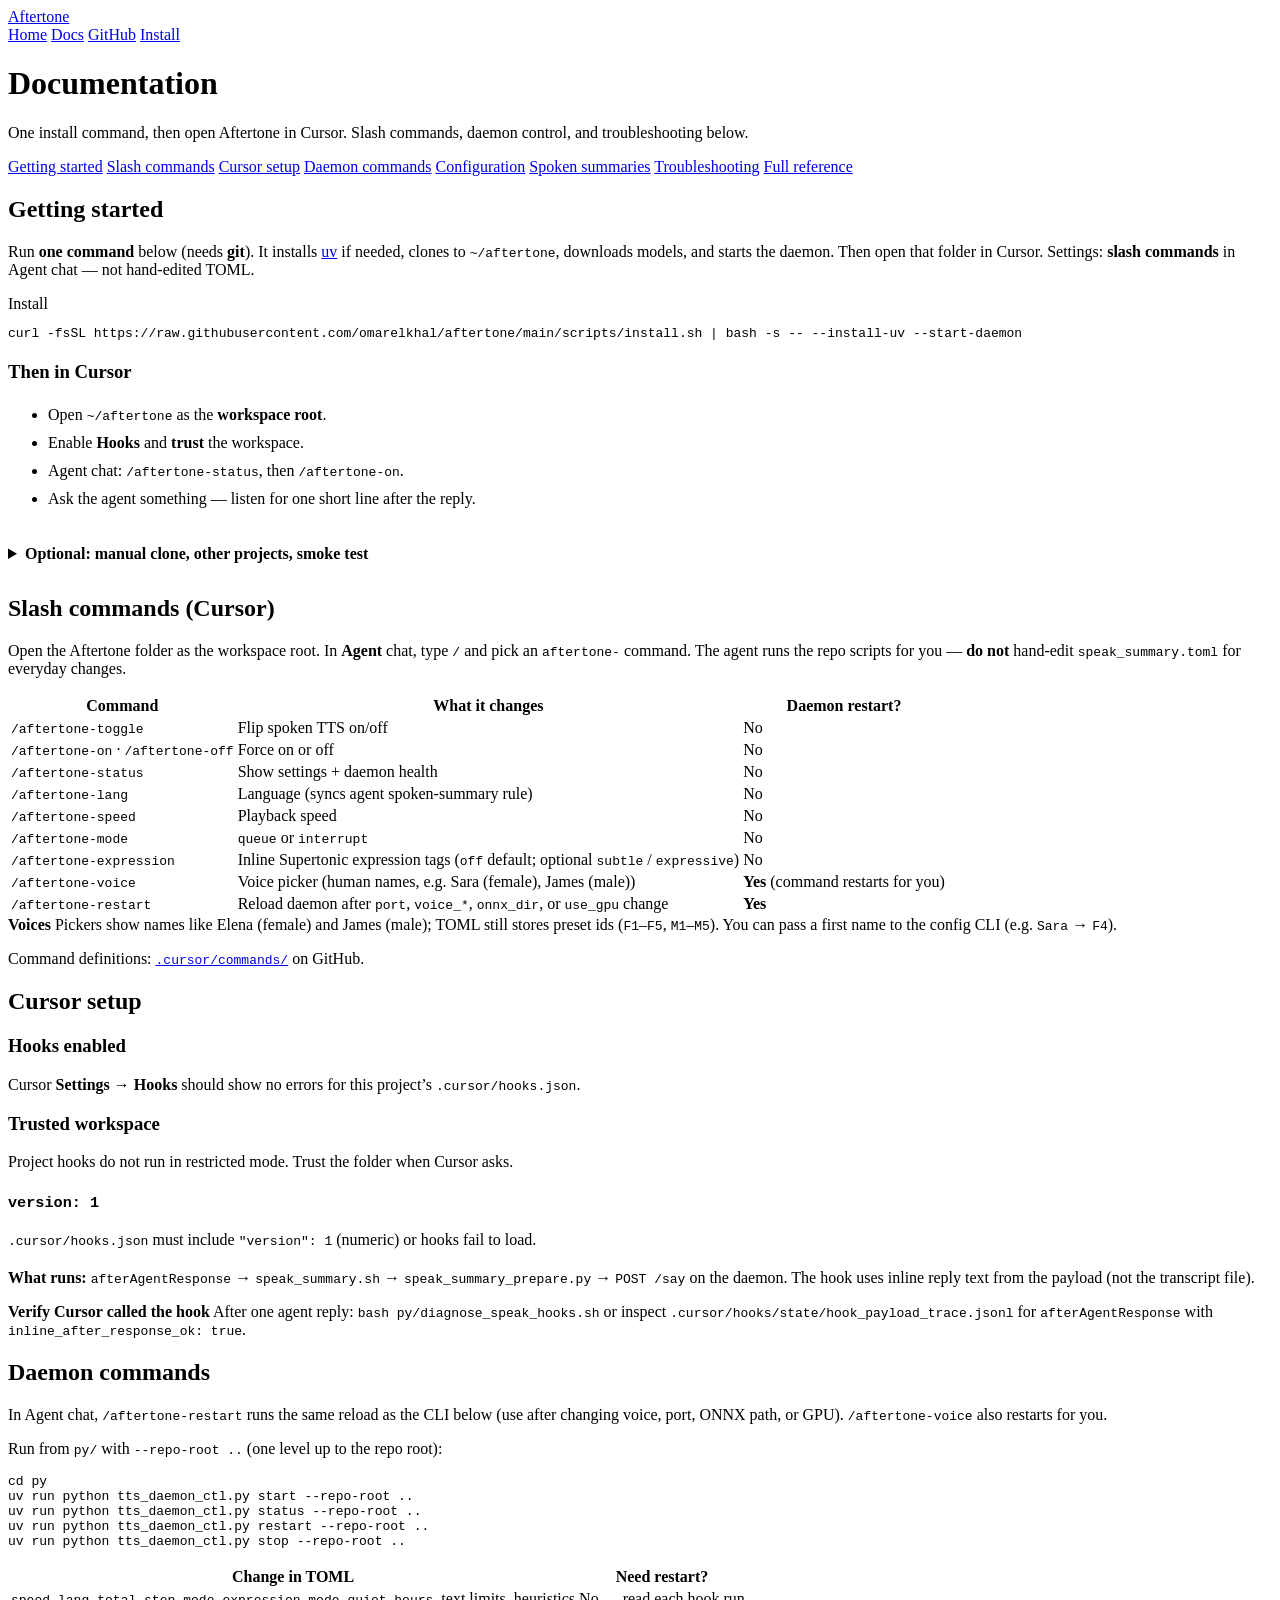
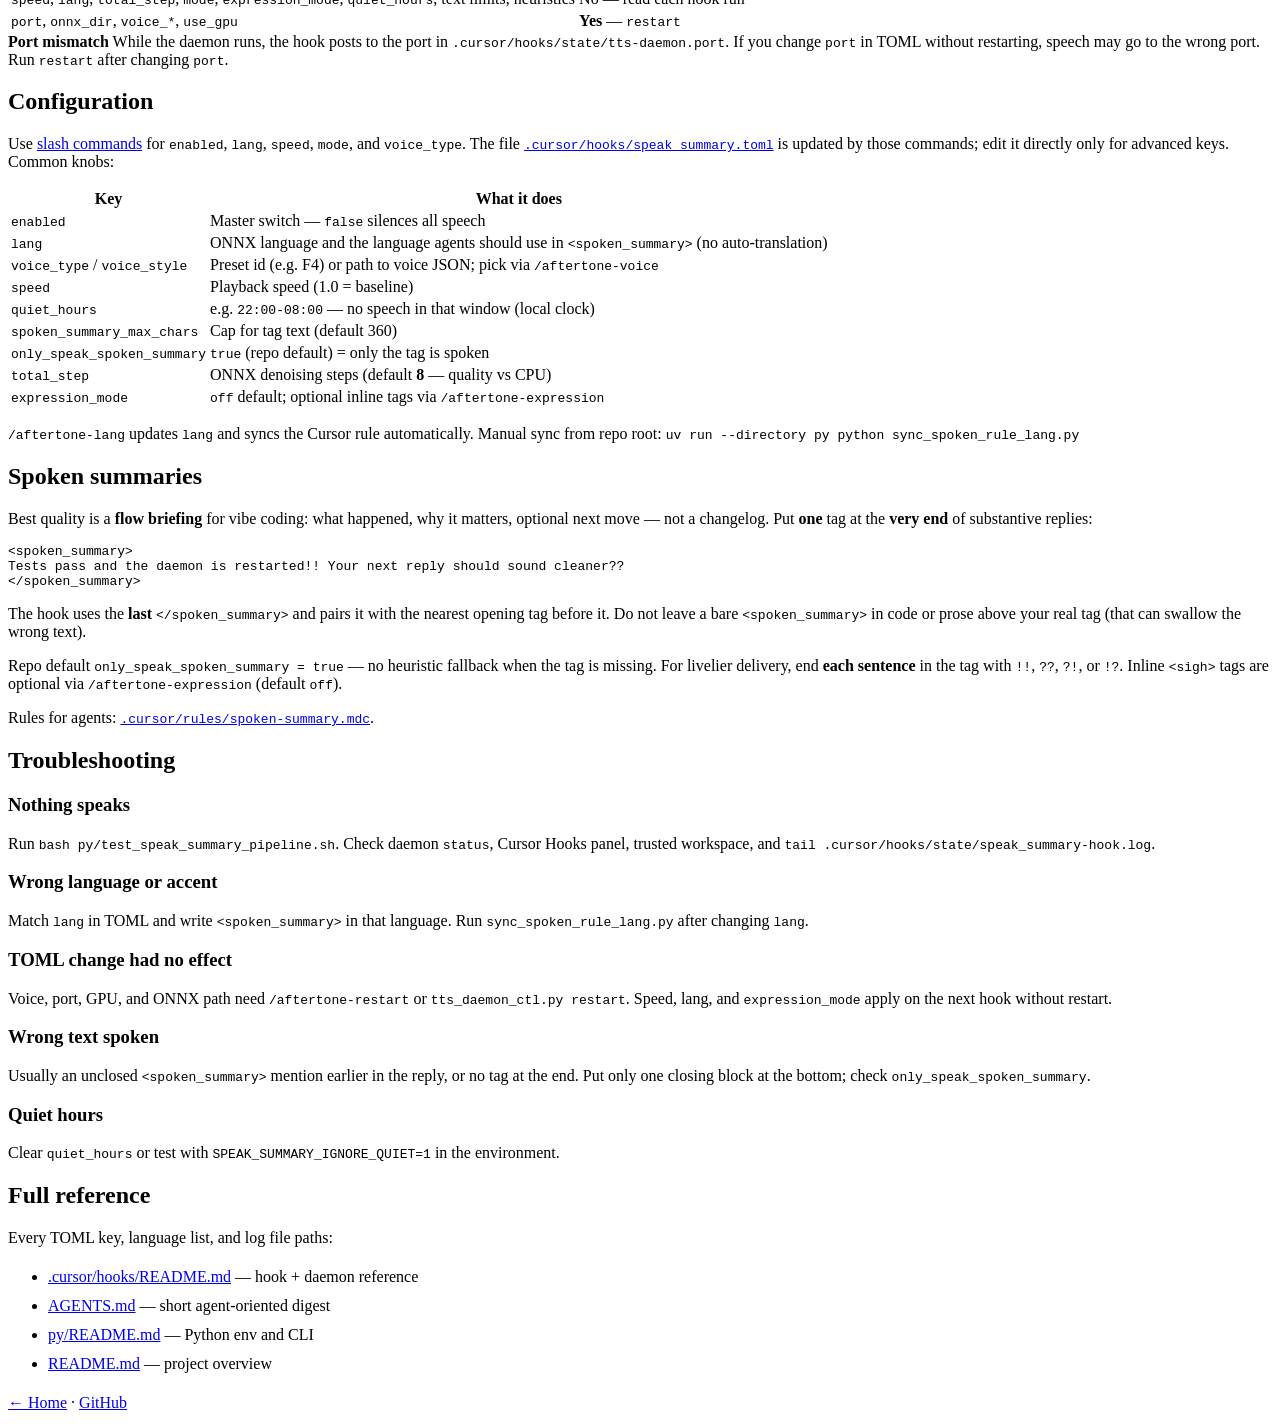
==== docs/docs.html @ 2c66ffde "Document /aftertone-restart, spoken-summary behavior, and slash commands. Update README, hooks READM" ====
<!DOCTYPE html>
<html lang="en">
<head>
  <meta charset="utf-8" />
  <meta name="viewport" content="width=device-width, initial-scale=1" />
  <meta name="description" content="Aftertone documentation: install, Cursor hooks, daemon control, configuration, troubleshooting, and spoken summaries." />
  <link rel="canonical" href="https://omarelkhal.github.io/aftertone/docs.html" />
  <meta name="theme-color" content="#c96f2e" />
  <title>Docs — Aftertone</title>
  <link rel="preconnect" href="https://fonts.googleapis.com" />
  <link rel="preconnect" href="https://fonts.gstatic.com" crossorigin />
  <link href="https://fonts.googleapis.com/css2?family=DM+Sans:ital,opsz,wght@0,9..40,400;0,9..40,500;0,9..40,600;0,9..40,700&family=Fraunces:opsz,wght@9..144,500;9..144,600&display=swap" rel="stylesheet" />
  <link rel="stylesheet" href="styles.css" />
</head>
<body>
  <header class="site-header">
    <div class="wrap nav">
      <a class="brand" href="index.html">
        <span class="brand-mark" aria-hidden="true"></span>
        Aftertone
      </a>
      <nav class="nav-links" aria-label="Primary">
        <a href="index.html">Home</a>
        <a class="is-active" href="docs.html">Docs</a>
        <a href="https://github.com/omarelkhal/aftertone">GitHub</a>
        <a class="nav-cta" href="#getting-started">Install</a>
      </nav>
    </div>
  </header>

  <div class="page-hero">
    <div class="wrap">
      <h1>Documentation</h1>
      <p>One install command, then open Aftertone in Cursor. Slash commands, daemon control, and troubleshooting below.</p>
    </div>
  </div>

  <div class="wrap docs-layout">
    <aside class="docs-sidebar" aria-label="On this page">
      <nav>
        <a href="#getting-started">Getting started</a>
        <a href="#slash-commands">Slash commands</a>
        <a href="#cursor">Cursor setup</a>
        <a href="#daemon">Daemon commands</a>
        <a href="#config">Configuration</a>
        <a href="#spoken-summary">Spoken summaries</a>
        <a href="#troubleshooting">Troubleshooting</a>
        <a href="#reference">Full reference</a>
      </nav>
    </aside>

    <article class="docs-main">
      <h1 id="getting-started">Getting started</h1>
      <p class="docs-intro">
        Run <strong>one command</strong> below (needs <strong>git</strong>). It installs <a href="https://docs.astral.sh/uv/getting-started/installation/">uv</a> if needed, clones to <code>~/aftertone</code>, downloads models, and starts the daemon. Then open that folder in Cursor. Settings: <strong>slash commands</strong> in Agent chat — not hand-edited TOML.
      </p>

      <div class="code-block" style="margin-bottom: 1.25rem;">
        <div class="code-label">Install</div>
        <pre><code>curl -fsSL https://raw.githubusercontent.com/omarelkhal/aftertone/main/scripts/install.sh | bash -s -- --install-uv --start-daemon</code></pre>
      </div>

      <h3>Then in Cursor</h3>
      <ul style="color: var(--muted); line-height: 1.75; margin-bottom: 2rem;">
        <li>Open <code>~/aftertone</code> as the <strong>workspace root</strong>.</li>
        <li>Enable <strong>Hooks</strong> and <strong>trust</strong> the workspace.</li>
        <li>Agent chat: <code>/aftertone-status</code>, then <code>/aftertone-on</code>.</li>
        <li>Ask the agent something — listen for one short line after the reply.</li>
      </ul>

      <details style="margin-bottom: 2rem;">
        <summary style="cursor: pointer; font-weight: 600;">Optional: manual clone, other projects, smoke test</summary>
        <p style="margin-top: 0.75rem; color: var(--muted);">
          Manual: <code>git clone … && bash scripts/bootstrap.sh</code> and
          <code>tts_daemon_ctl.py start</code>.
          Other repo: <code>bash -s -- --into .</code>.
          Verify: <code>bash py/test_speak_summary_pipeline.sh</code>.
          <a href="https://github.com/omarelkhal/aftertone/blob/main/scripts/README.md">scripts/README.md</a>.
        </p>
      </details>


      <h2 id="slash-commands">Slash commands (Cursor)</h2>
      <p>Open the Aftertone folder as the workspace root. In <strong>Agent</strong> chat, type <code>/</code> and pick an <code>aftertone-</code> command. The agent runs the repo scripts for you — <strong>do not</strong> hand-edit <code>speak_summary.toml</code> for everyday changes.</p>

      <div class="table-wrap">
        <table>
          <thead>
            <tr><th>Command</th><th>What it changes</th><th>Daemon restart?</th></tr>
          </thead>
          <tbody>
            <tr><td><code>/aftertone-toggle</code></td><td>Flip spoken TTS on/off</td><td>No</td></tr>
            <tr><td><code>/aftertone-on</code> · <code>/aftertone-off</code></td><td>Force on or off</td><td>No</td></tr>
            <tr><td><code>/aftertone-status</code></td><td>Show settings + daemon health</td><td>No</td></tr>
            <tr><td><code>/aftertone-lang</code></td><td>Language (syncs agent spoken-summary rule)</td><td>No</td></tr>
            <tr><td><code>/aftertone-speed</code></td><td>Playback speed</td><td>No</td></tr>
            <tr><td><code>/aftertone-mode</code></td><td><code>queue</code> or <code>interrupt</code></td><td>No</td></tr>
            <tr><td><code>/aftertone-expression</code></td><td>Inline Supertonic expression tags (<code>off</code> default; optional <code>subtle</code> / <code>expressive</code>)</td><td>No</td></tr>
            <tr><td><code>/aftertone-voice</code></td><td>Voice picker (human names, e.g. Sara (female), James (male))</td><td><strong>Yes</strong> (command restarts for you)</td></tr>
            <tr><td><code>/aftertone-restart</code></td><td>Reload daemon after <code>port</code>, <code>voice_*</code>, <code>onnx_dir</code>, or <code>use_gpu</code> change</td><td><strong>Yes</strong></td></tr>
          </tbody>
        </table>
      </div>

      <div class="callout callout-tip">
        <strong>Voices</strong>
        Pickers show names like Elena (female) and James (male); TOML still stores preset ids (<code>F1</code>–<code>F5</code>, <code>M1</code>–<code>M5</code>). You can pass a first name to the config CLI (e.g. <code>Sara</code> → <code>F4</code>).
      </div>

      <p>Command definitions: <a href="https://github.com/omarelkhal/aftertone/tree/main/.cursor/commands"><code>.cursor/commands/</code></a> on GitHub.</p>

      <h2 id="cursor">Cursor setup</h2>
      <div class="cards" style="margin-bottom: 1.25rem;">
        <div class="card">
          <h3>Hooks enabled</h3>
          <p>Cursor <strong>Settings → Hooks</strong> should show no errors for this project’s <code>.cursor/hooks.json</code>.</p>
        </div>
        <div class="card">
          <h3>Trusted workspace</h3>
          <p>Project hooks do not run in restricted mode. Trust the folder when Cursor asks.</p>
        </div>
        <div class="card">
          <h3><code>version: 1</code></h3>
          <p><code>.cursor/hooks.json</code> must include <code>"version": 1</code> (numeric) or hooks fail to load.</p>
        </div>
      </div>

      <p><strong>What runs:</strong> <code>afterAgentResponse</code> → <code>speak_summary.sh</code> → <code>speak_summary_prepare.py</code> → <code>POST /say</code> on the daemon. The hook uses inline reply text from the payload (not the transcript file).</p>

      <div class="callout callout-tip">
        <strong>Verify Cursor called the hook</strong>
        After one agent reply: <code>bash py/diagnose_speak_hooks.sh</code> or inspect <code>.cursor/hooks/state/hook_payload_trace.jsonl</code> for <code>afterAgentResponse</code> with <code>inline_after_response_ok: true</code>.
      </div>

      <h2 id="daemon">Daemon commands</h2>
      <p>In Agent chat, <code>/aftertone-restart</code> runs the same reload as the CLI below (use after changing voice, port, ONNX path, or GPU). <code>/aftertone-voice</code> also restarts for you.</p>
      <p>Run from <code>py/</code> with <code>--repo-root ..</code> (one level up to the repo root):</p>
      <div class="code-block">
        <pre><code>cd py
uv run python tts_daemon_ctl.py start --repo-root ..
uv run python tts_daemon_ctl.py status --repo-root ..
uv run python tts_daemon_ctl.py restart --repo-root ..
uv run python tts_daemon_ctl.py stop --repo-root ..</code></pre>
      </div>

      <div class="table-wrap" style="margin-top: 1rem;">
        <table>
          <thead>
            <tr><th>Change in TOML</th><th>Need restart?</th></tr>
          </thead>
          <tbody>
            <tr><td><code>speed</code>, <code>lang</code>, <code>total_step</code>, <code>mode</code>, <code>expression_mode</code>, <code>quiet_hours</code>, text limits, heuristics</td><td>No — read each hook run</td></tr>
            <tr><td><code>port</code>, <code>onnx_dir</code>, <code>voice_*</code>, <code>use_gpu</code></td><td><strong>Yes</strong> — <code>restart</code></td></tr>
          </tbody>
        </table>
      </div>

      <div class="callout callout-warn">
        <strong>Port mismatch</strong>
        While the daemon runs, the hook posts to the port in <code>.cursor/hooks/state/tts-daemon.port</code>. If you change <code>port</code> in TOML without restarting, speech may go to the wrong port. Run <code>restart</code> after changing <code>port</code>.
      </div>

      <h2 id="config">Configuration</h2>
      <p>Use <a href="#slash-commands">slash commands</a> for <code>enabled</code>, <code>lang</code>, <code>speed</code>, <code>mode</code>, and <code>voice_type</code>. The file <a href="https://github.com/omarelkhal/aftertone/blob/main/.cursor/hooks/speak_summary.toml"><code>.cursor/hooks/speak_summary.toml</code></a> is updated by those commands; edit it directly only for advanced keys. Common knobs:</p>

      <div class="table-wrap">
        <table>
          <thead>
            <tr><th>Key</th><th>What it does</th></tr>
          </thead>
          <tbody>
            <tr><td><code>enabled</code></td><td>Master switch — <code>false</code> silences all speech</td></tr>
            <tr><td><code>lang</code></td><td>ONNX language and the language agents should use in <code>&lt;spoken_summary&gt;</code> (no auto-translation)</td></tr>
            <tr><td><code>voice_type</code> / <code>voice_style</code></td><td>Preset id (e.g. F4) or path to voice JSON; pick via <code>/aftertone-voice</code></td></tr>
            <tr><td><code>speed</code></td><td>Playback speed (1.0 = baseline)</td></tr>
            <tr><td><code>quiet_hours</code></td><td>e.g. <code>22:00-08:00</code> — no speech in that window (local clock)</td></tr>
            <tr><td><code>spoken_summary_max_chars</code></td><td>Cap for tag text (default 360)</td></tr>
            <tr><td><code>only_speak_spoken_summary</code></td><td><code>true</code> (repo default) = only the tag is spoken</td></tr>
            <tr><td><code>total_step</code></td><td>ONNX denoising steps (default <strong>8</strong> — quality vs CPU)</td></tr>
            <tr><td><code>expression_mode</code></td><td><code>off</code> default; optional inline tags via <code>/aftertone-expression</code></td></tr>
          </tbody>
        </table>
      </div>

      <p><code>/aftertone-lang</code> updates <code>lang</code> and syncs the Cursor rule automatically. Manual sync from repo root: <code>uv run --directory py python sync_spoken_rule_lang.py</code></p>

      <h2 id="spoken-summary">Spoken summaries</h2>
      <p>Best quality is a <strong>flow briefing</strong> for vibe coding: what happened, why it matters, optional next move — not a changelog. Put <strong>one</strong> tag at the <strong>very end</strong> of substantive replies:</p>
      <pre><code>&lt;spoken_summary&gt;
Tests pass and the daemon is restarted!! Your next reply should sound cleaner??
&lt;/spoken_summary&gt;</code></pre>
      <p>The hook uses the <strong>last</strong> <code>&lt;/spoken_summary&gt;</code> and pairs it with the nearest opening tag before it. Do not leave a bare <code>&lt;spoken_summary&gt;</code> in code or prose above your real tag (that can swallow the wrong text).</p>
      <p>Repo default <code>only_speak_spoken_summary = true</code> — no heuristic fallback when the tag is missing. For livelier delivery, end <strong>each sentence</strong> in the tag with <code>!!</code>, <code>??</code>, <code>?!</code>, or <code>!?</code>. Inline <code>&lt;sigh&gt;</code> tags are optional via <code>/aftertone-expression</code> (default <code>off</code>).</p>
      <p>Rules for agents: <a href="https://github.com/omarelkhal/aftertone/blob/main/.cursor/rules/spoken-summary.mdc"><code>.cursor/rules/spoken-summary.mdc</code></a>.</p>

      <h2 id="troubleshooting">Troubleshooting</h2>
      <div class="cards">
        <article class="card">
          <h3>Nothing speaks</h3>
          <p>Run <code>bash py/test_speak_summary_pipeline.sh</code>. Check daemon <code>status</code>, Cursor Hooks panel, trusted workspace, and <code>tail .cursor/hooks/state/speak_summary-hook.log</code>.</p>
        </article>
        <article class="card">
          <h3>Wrong language or accent</h3>
          <p>Match <code>lang</code> in TOML and write <code>&lt;spoken_summary&gt;</code> in that language. Run <code>sync_spoken_rule_lang.py</code> after changing <code>lang</code>.</p>
        </article>
        <article class="card">
          <h3>TOML change had no effect</h3>
          <p>Voice, port, GPU, and ONNX path need <code>/aftertone-restart</code> or <code>tts_daemon_ctl.py restart</code>. Speed, lang, and <code>expression_mode</code> apply on the next hook without restart.</p>
        </article>
        <article class="card">
          <h3>Wrong text spoken</h3>
          <p>Usually an unclosed <code>&lt;spoken_summary&gt;</code> mention earlier in the reply, or no tag at the end. Put only one closing block at the bottom; check <code>only_speak_spoken_summary</code>.</p>
        </article>
        <article class="card">
          <h3>Quiet hours</h3>
          <p>Clear <code>quiet_hours</code> or test with <code>SPEAK_SUMMARY_IGNORE_QUIET=1</code> in the environment.</p>
        </article>
      </div>

      <h2 id="reference">Full reference</h2>
      <p>Every TOML key, language list, and log file paths:</p>
      <ul style="color: var(--muted); line-height: 1.8;">
        <li><a href="https://github.com/omarelkhal/aftertone/blob/main/.cursor/hooks/README.md">.cursor/hooks/README.md</a> — hook + daemon reference</li>
        <li><a href="https://github.com/omarelkhal/aftertone/blob/main/AGENTS.md">AGENTS.md</a> — short agent-oriented digest</li>
        <li><a href="https://github.com/omarelkhal/aftertone/blob/main/py/README.md">py/README.md</a> — Python env and CLI</li>
        <li><a href="https://github.com/omarelkhal/aftertone/blob/main/README.md">README.md</a> — project overview</li>
      </ul>
    </article>
  </div>

  <footer class="site-footer">
    <div class="wrap">
      <p><a href="index.html">← Home</a> · <a href="https://github.com/omarelkhal/aftertone">GitHub</a></p>
    </div>
  </footer>
</body>
</html>
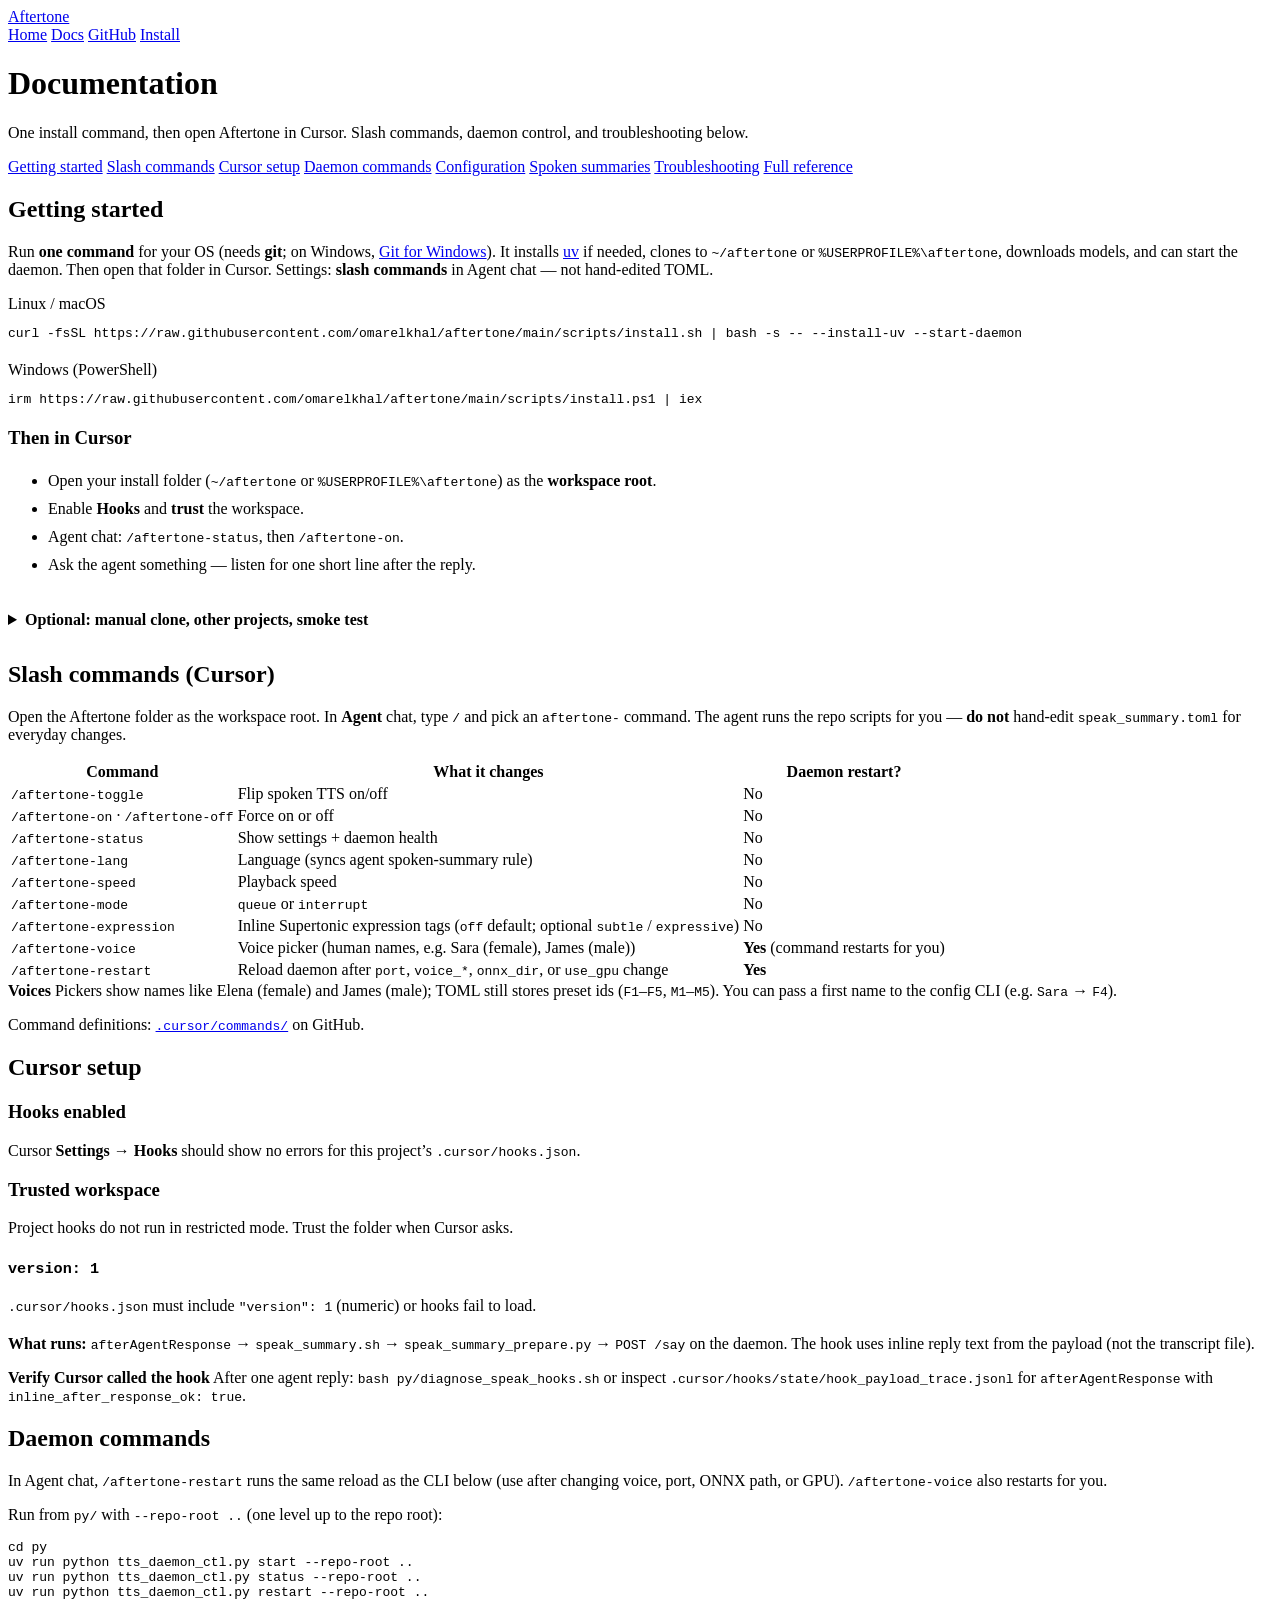
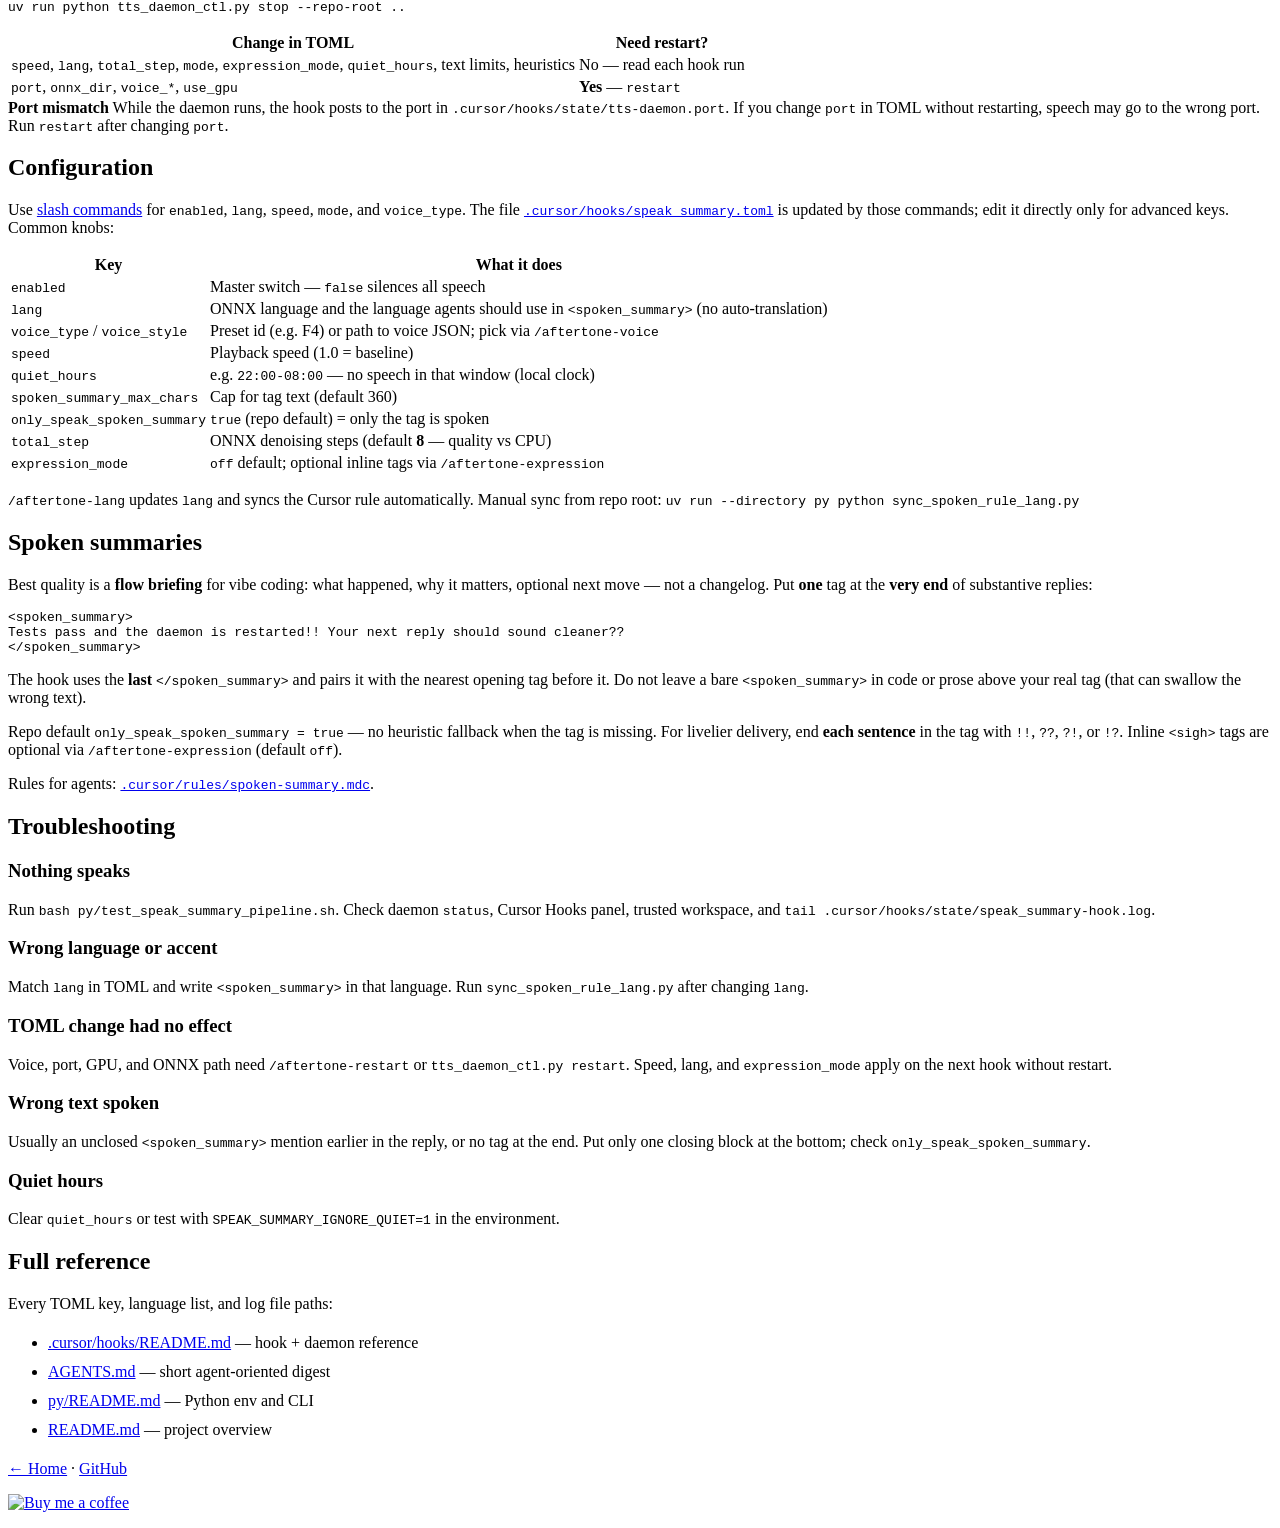
==== commit 8832a80b: "Add Windows install path with PowerShell one-liner and Cursor hooks. Ship install.ps1 and bootstrap." ====
--- a/docs/docs.html
+++ b/docs/docs.html
@@ -52,17 +52,22 @@
     <article class="docs-main">
       <h1 id="getting-started">Getting started</h1>
       <p class="docs-intro">
-        Run <strong>one command</strong> below (needs <strong>git</strong>). It installs <a href="https://docs.astral.sh/uv/getting-started/installation/">uv</a> if needed, clones to <code>~/aftertone</code>, downloads models, and starts the daemon. Then open that folder in Cursor. Settings: <strong>slash commands</strong> in Agent chat — not hand-edited TOML.
+        Run <strong>one command</strong> for your OS (needs <strong>git</strong>; on Windows, <a href="https://git-scm.com/download/win">Git for Windows</a>). It installs <a href="https://docs.astral.sh/uv/getting-started/installation/">uv</a> if needed, clones to <code>~/aftertone</code> or <code>%USERPROFILE%\aftertone</code>, downloads models, and can start the daemon. Then open that folder in Cursor. Settings: <strong>slash commands</strong> in Agent chat — not hand-edited TOML.
       </p>
 
       <div class="code-block" style="margin-bottom: 1.25rem;">
-        <div class="code-label">Install</div>
+        <div class="code-label">Linux / macOS</div>
         <pre><code>curl -fsSL https://raw.githubusercontent.com/omarelkhal/aftertone/main/scripts/install.sh | bash -s -- --install-uv --start-daemon</code></pre>
+      </div>
+
+      <div class="code-block" style="margin-bottom: 1.25rem;">
+        <div class="code-label">Windows (PowerShell)</div>
+        <pre><code>irm https://raw.githubusercontent.com/omarelkhal/aftertone/main/scripts/install.ps1 | iex</code></pre>
       </div>
 
       <h3>Then in Cursor</h3>
       <ul style="color: var(--muted); line-height: 1.75; margin-bottom: 2rem;">
-        <li>Open <code>~/aftertone</code> as the <strong>workspace root</strong>.</li>
+        <li>Open your install folder (<code>~/aftertone</code> or <code>%USERPROFILE%\aftertone</code>) as the <strong>workspace root</strong>.</li>
         <li>Enable <strong>Hooks</strong> and <strong>trust</strong> the workspace.</li>
         <li>Agent chat: <code>/aftertone-status</code>, then <code>/aftertone-on</code>.</li>
         <li>Ask the agent something — listen for one short line after the reply.</li>
@@ -231,6 +236,11 @@
   <footer class="site-footer">
     <div class="wrap">
       <p><a href="index.html">← Home</a> · <a href="https://github.com/omarelkhal/aftertone">GitHub</a></p>
+      <p class="footer-bmc">
+        <a class="bmc-btn" href="https://buymeacoffee.com/elkhalomar" rel="noopener noreferrer" target="_blank">
+          <img src="https://cdn.buymeacoffee.com/buttons/v2/default-yellow.png" alt="Buy me a coffee" width="217" height="60" loading="lazy" />
+        </a>
+      </p>
     </div>
   </footer>
 </body>
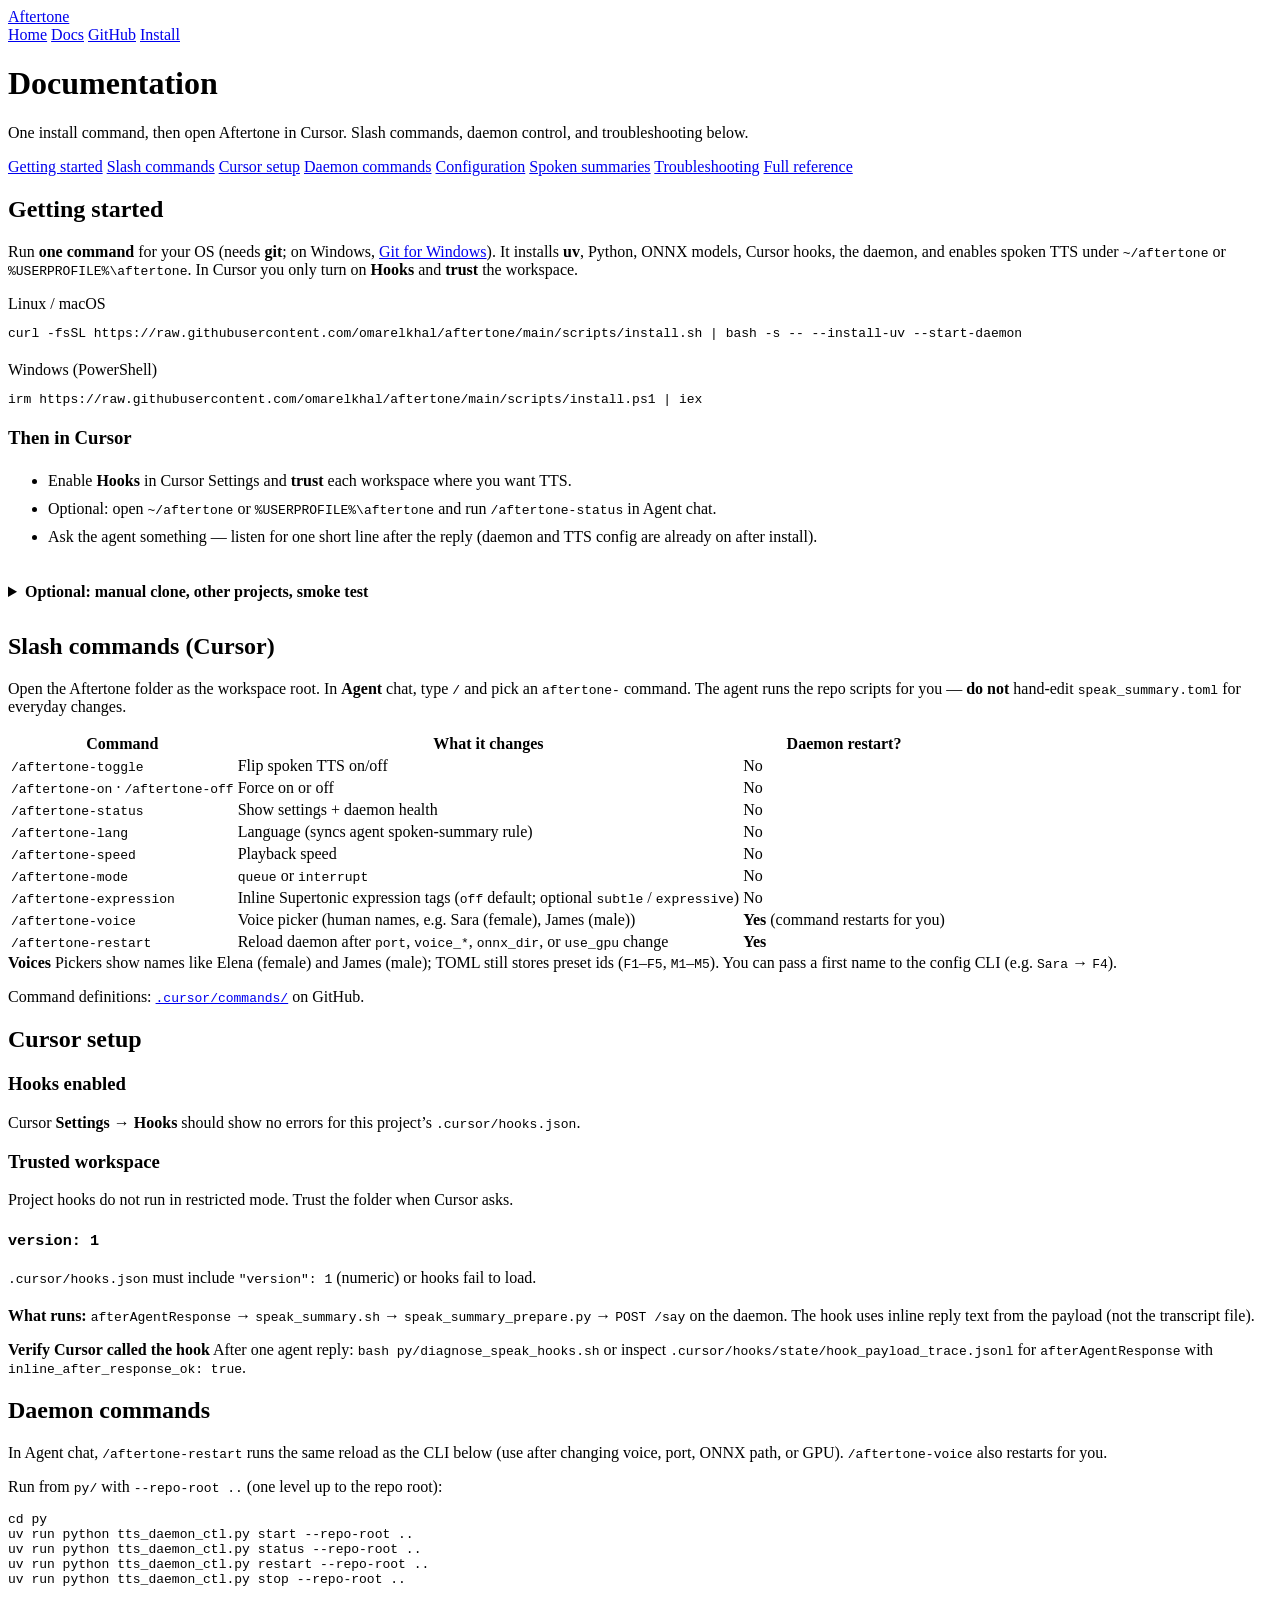
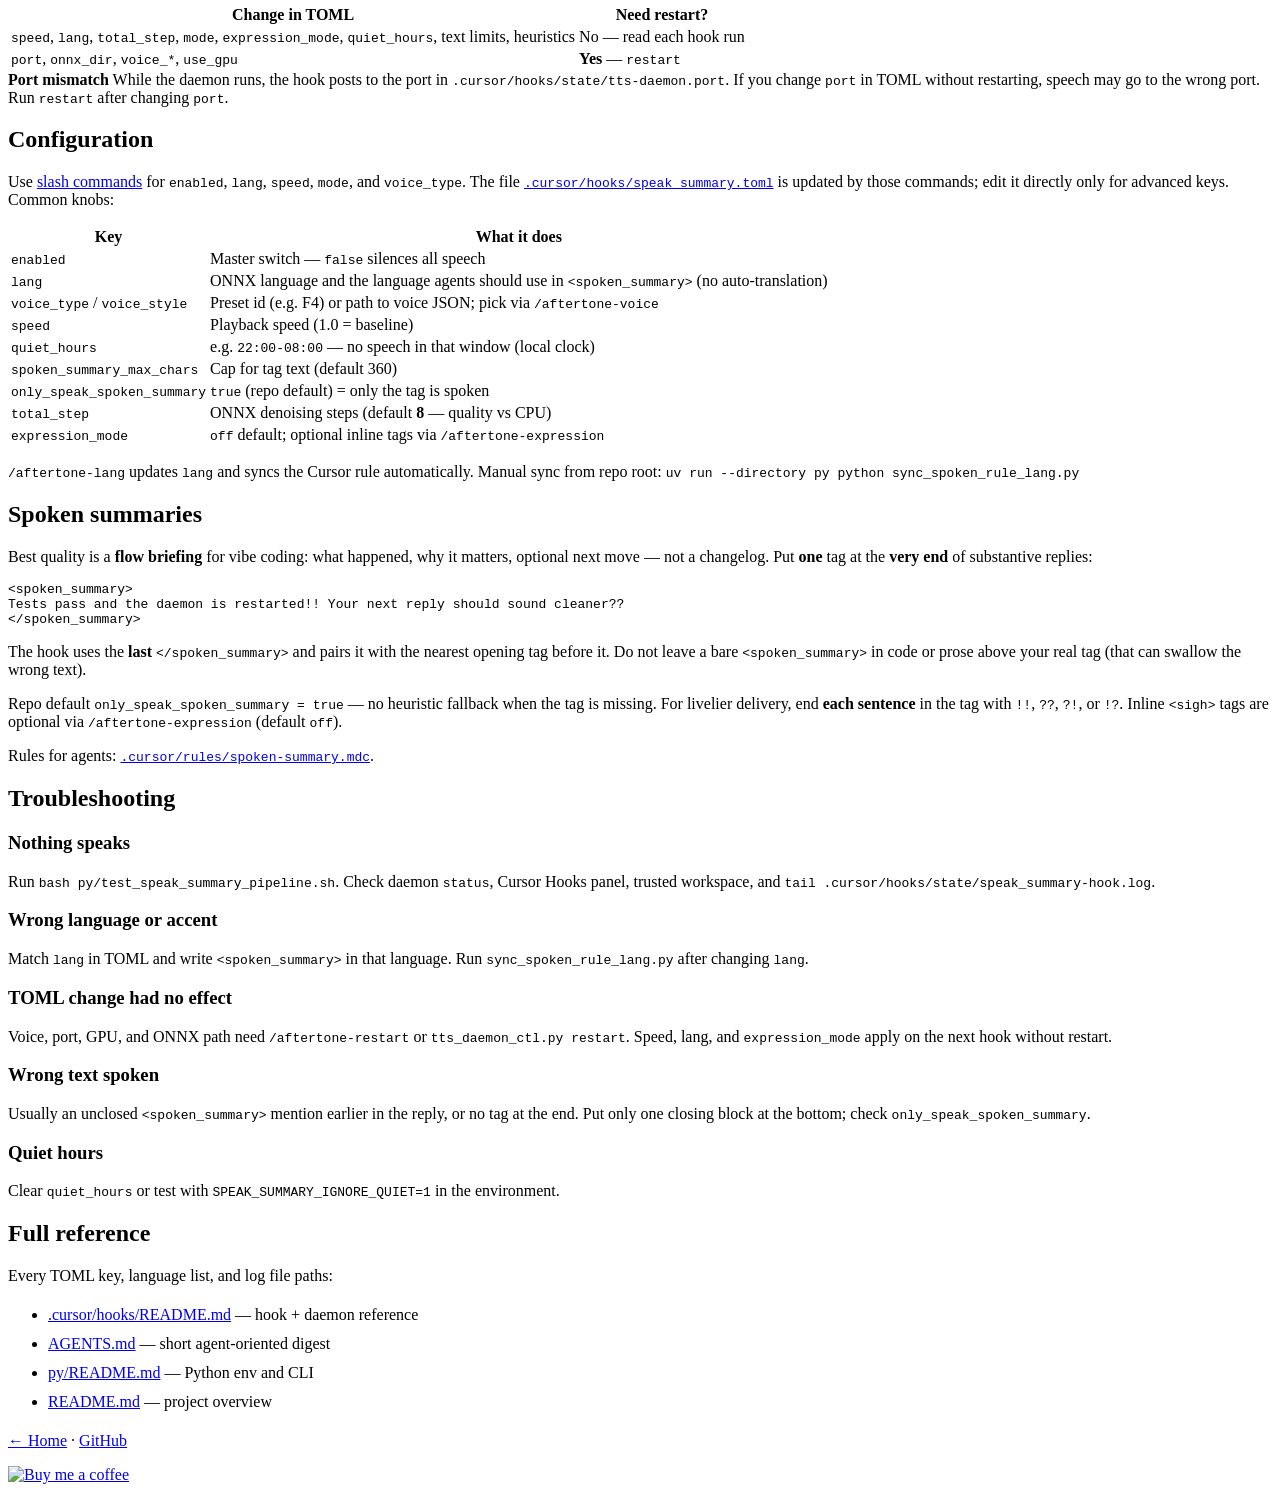
==== commit 9c6e2a6c: "Make Windows one-liner fully self-contained. Default install.ps1 to uv install, daemon start, TTS en" ====
--- a/docs/docs.html
+++ b/docs/docs.html
@@ -52,7 +52,7 @@
     <article class="docs-main">
       <h1 id="getting-started">Getting started</h1>
       <p class="docs-intro">
-        Run <strong>one command</strong> for your OS (needs <strong>git</strong>; on Windows, <a href="https://git-scm.com/download/win">Git for Windows</a>). It installs <a href="https://docs.astral.sh/uv/getting-started/installation/">uv</a> if needed, clones to <code>~/aftertone</code> or <code>%USERPROFILE%\aftertone</code>, downloads models, and can start the daemon. Then open that folder in Cursor. Settings: <strong>slash commands</strong> in Agent chat — not hand-edited TOML.
+        Run <strong>one command</strong> for your OS (needs <strong>git</strong>; on Windows, <a href="https://git-scm.com/download/win">Git for Windows</a>). It installs <strong>uv</strong>, Python, ONNX models, Cursor hooks, the daemon, and enables spoken TTS under <code>~/aftertone</code> or <code>%USERPROFILE%\aftertone</code>. In Cursor you only turn on <strong>Hooks</strong> and <strong>trust</strong> the workspace.
       </p>
 
       <div class="code-block" style="margin-bottom: 1.25rem;">
@@ -67,10 +67,9 @@
 
       <h3>Then in Cursor</h3>
       <ul style="color: var(--muted); line-height: 1.75; margin-bottom: 2rem;">
-        <li>Open your install folder (<code>~/aftertone</code> or <code>%USERPROFILE%\aftertone</code>) as the <strong>workspace root</strong>.</li>
-        <li>Enable <strong>Hooks</strong> and <strong>trust</strong> the workspace.</li>
-        <li>Agent chat: <code>/aftertone-status</code>, then <code>/aftertone-on</code>.</li>
-        <li>Ask the agent something — listen for one short line after the reply.</li>
+        <li>Enable <strong>Hooks</strong> in Cursor Settings and <strong>trust</strong> each workspace where you want TTS.</li>
+        <li>Optional: open <code>~/aftertone</code> or <code>%USERPROFILE%\aftertone</code> and run <code>/aftertone-status</code> in Agent chat.</li>
+        <li>Ask the agent something — listen for one short line after the reply (daemon and TTS config are already on after install).</li>
       </ul>
 
       <details style="margin-bottom: 2rem;">
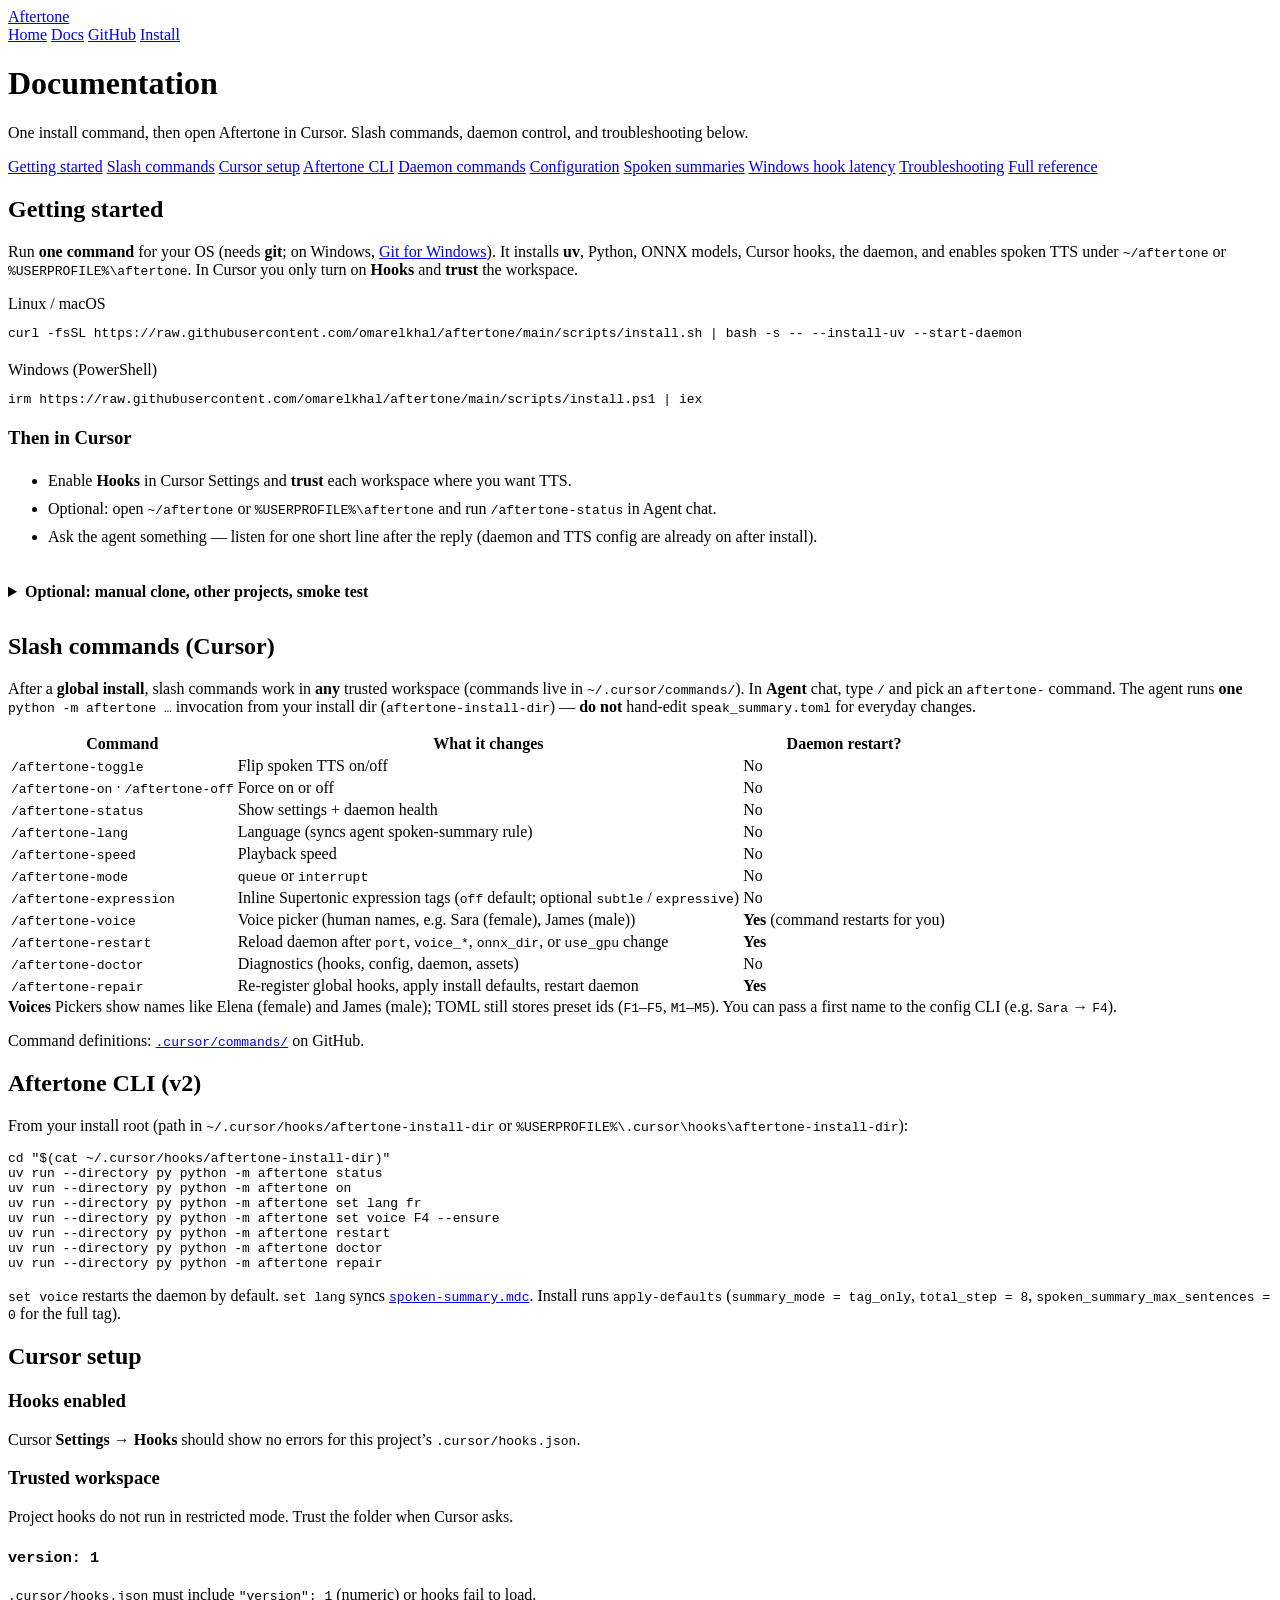
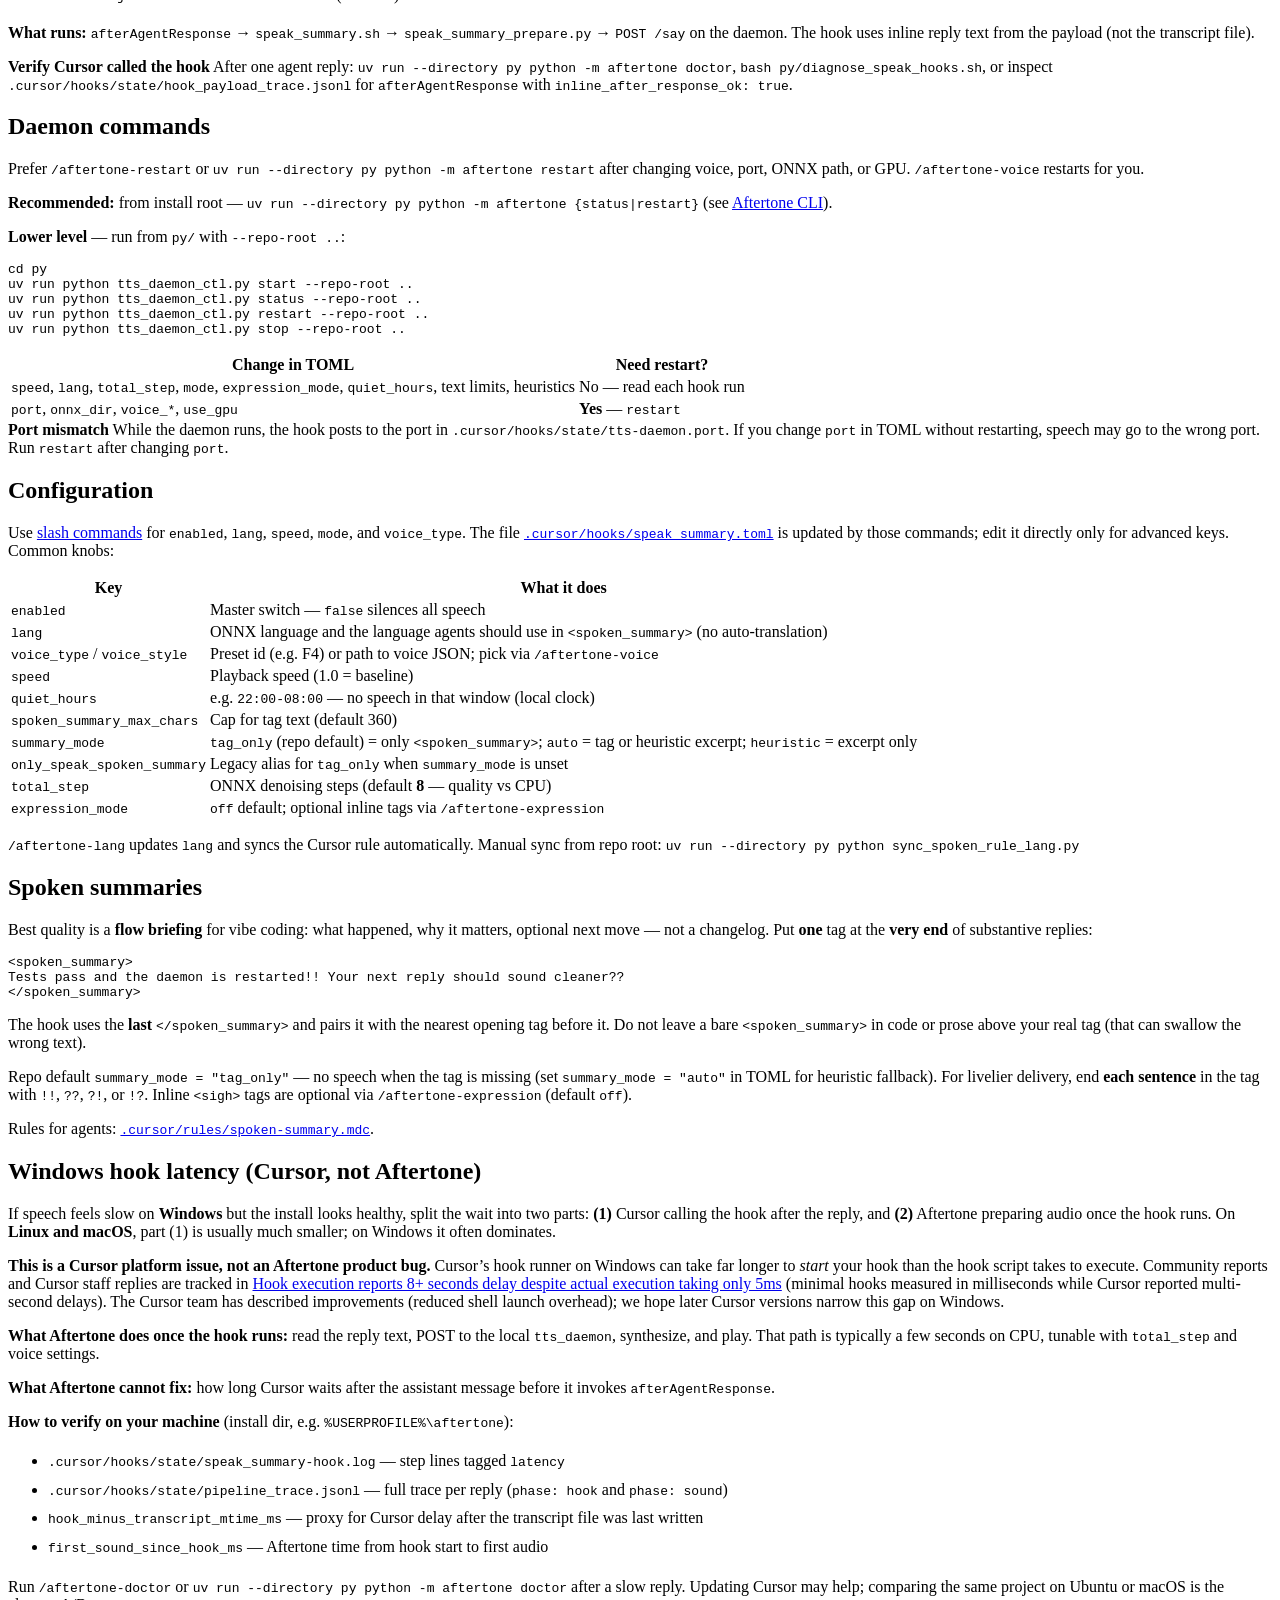
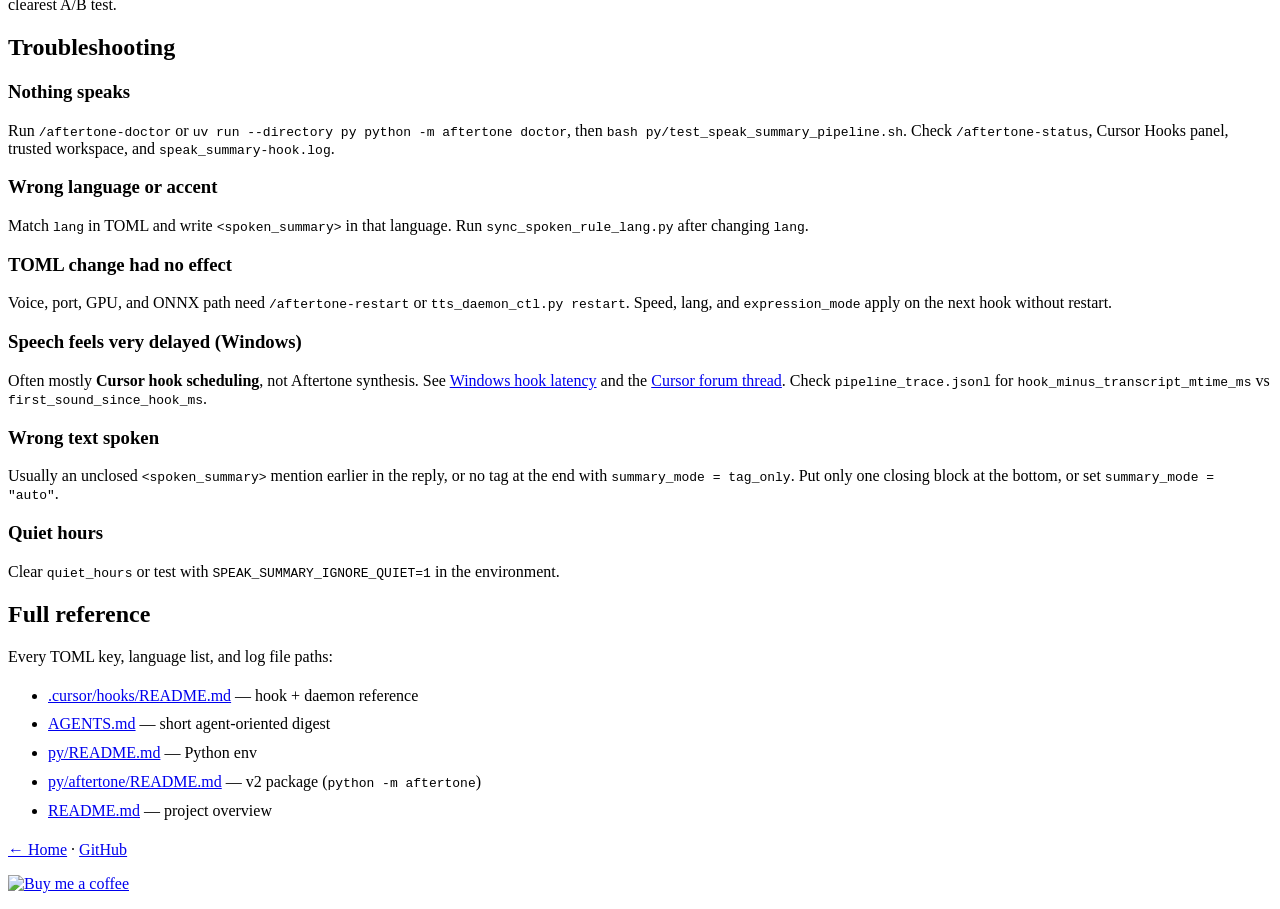
==== commit a48c2e9f: "Speak full spoken_summary by default; add latency tracing and Windows hook fixes. Fresh installs set" ====
--- a/docs/docs.html
+++ b/docs/docs.html
@@ -41,9 +41,11 @@
         <a href="#getting-started">Getting started</a>
         <a href="#slash-commands">Slash commands</a>
         <a href="#cursor">Cursor setup</a>
+        <a href="#cli">Aftertone CLI</a>
         <a href="#daemon">Daemon commands</a>
         <a href="#config">Configuration</a>
         <a href="#spoken-summary">Spoken summaries</a>
+        <a href="#windows-hook-latency">Windows hook latency</a>
         <a href="#troubleshooting">Troubleshooting</a>
         <a href="#reference">Full reference</a>
       </nav>
@@ -76,7 +78,7 @@
         <summary style="cursor: pointer; font-weight: 600;">Optional: manual clone, other projects, smoke test</summary>
         <p style="margin-top: 0.75rem; color: var(--muted);">
           Manual: <code>git clone … && bash scripts/bootstrap.sh</code> and
-          <code>tts_daemon_ctl.py start</code>.
+          <code>uv run --directory py python -m aftertone restart</code>.
           Other repo: <code>bash -s -- --into .</code>.
           Verify: <code>bash py/test_speak_summary_pipeline.sh</code>.
           <a href="https://github.com/omarelkhal/aftertone/blob/main/scripts/README.md">scripts/README.md</a>.
@@ -85,7 +87,7 @@
 
 
       <h2 id="slash-commands">Slash commands (Cursor)</h2>
-      <p>Open the Aftertone folder as the workspace root. In <strong>Agent</strong> chat, type <code>/</code> and pick an <code>aftertone-</code> command. The agent runs the repo scripts for you — <strong>do not</strong> hand-edit <code>speak_summary.toml</code> for everyday changes.</p>
+      <p>After a <strong>global install</strong>, slash commands work in <strong>any</strong> trusted workspace (commands live in <code>~/.cursor/commands/</code>). In <strong>Agent</strong> chat, type <code>/</code> and pick an <code>aftertone-</code> command. The agent runs <strong>one</strong> <code>python -m aftertone …</code> invocation from your install dir (<code>aftertone-install-dir</code>) — <strong>do not</strong> hand-edit <code>speak_summary.toml</code> for everyday changes.</p>
 
       <div class="table-wrap">
         <table>
@@ -102,6 +104,8 @@
             <tr><td><code>/aftertone-expression</code></td><td>Inline Supertonic expression tags (<code>off</code> default; optional <code>subtle</code> / <code>expressive</code>)</td><td>No</td></tr>
             <tr><td><code>/aftertone-voice</code></td><td>Voice picker (human names, e.g. Sara (female), James (male))</td><td><strong>Yes</strong> (command restarts for you)</td></tr>
             <tr><td><code>/aftertone-restart</code></td><td>Reload daemon after <code>port</code>, <code>voice_*</code>, <code>onnx_dir</code>, or <code>use_gpu</code> change</td><td><strong>Yes</strong></td></tr>
+            <tr><td><code>/aftertone-doctor</code></td><td>Diagnostics (hooks, config, daemon, assets)</td><td>No</td></tr>
+            <tr><td><code>/aftertone-repair</code></td><td>Re-register global hooks, apply install defaults, restart daemon</td><td><strong>Yes</strong></td></tr>
           </tbody>
         </table>
       </div>
@@ -112,6 +116,20 @@
       </div>
 
       <p>Command definitions: <a href="https://github.com/omarelkhal/aftertone/tree/main/.cursor/commands"><code>.cursor/commands/</code></a> on GitHub.</p>
+
+      <h2 id="cli">Aftertone CLI (v2)</h2>
+      <p>From your install root (path in <code>~/.cursor/hooks/aftertone-install-dir</code> or <code>%USERPROFILE%\.cursor\hooks\aftertone-install-dir</code>):</p>
+      <div class="code-block">
+        <pre><code>cd "$(cat ~/.cursor/hooks/aftertone-install-dir)"
+uv run --directory py python -m aftertone status
+uv run --directory py python -m aftertone on
+uv run --directory py python -m aftertone set lang fr
+uv run --directory py python -m aftertone set voice F4 --ensure
+uv run --directory py python -m aftertone restart
+uv run --directory py python -m aftertone doctor
+uv run --directory py python -m aftertone repair</code></pre>
+      </div>
+      <p><code>set voice</code> restarts the daemon by default. <code>set lang</code> syncs <a href="https://github.com/omarelkhal/aftertone/blob/main/.cursor/rules/spoken-summary.mdc"><code>spoken-summary.mdc</code></a>. Install runs <code>apply-defaults</code> (<code>summary_mode = tag_only</code>, <code>total_step = 8</code>, <code>spoken_summary_max_sentences = 0</code> for the full tag).</p>
 
       <h2 id="cursor">Cursor setup</h2>
       <div class="cards" style="margin-bottom: 1.25rem;">
@@ -133,12 +151,13 @@
 
       <div class="callout callout-tip">
         <strong>Verify Cursor called the hook</strong>
-        After one agent reply: <code>bash py/diagnose_speak_hooks.sh</code> or inspect <code>.cursor/hooks/state/hook_payload_trace.jsonl</code> for <code>afterAgentResponse</code> with <code>inline_after_response_ok: true</code>.
+        After one agent reply: <code>uv run --directory py python -m aftertone doctor</code>, <code>bash py/diagnose_speak_hooks.sh</code>, or inspect <code>.cursor/hooks/state/hook_payload_trace.jsonl</code> for <code>afterAgentResponse</code> with <code>inline_after_response_ok: true</code>.
       </div>
 
       <h2 id="daemon">Daemon commands</h2>
-      <p>In Agent chat, <code>/aftertone-restart</code> runs the same reload as the CLI below (use after changing voice, port, ONNX path, or GPU). <code>/aftertone-voice</code> also restarts for you.</p>
-      <p>Run from <code>py/</code> with <code>--repo-root ..</code> (one level up to the repo root):</p>
+      <p>Prefer <code>/aftertone-restart</code> or <code>uv run --directory py python -m aftertone restart</code> after changing voice, port, ONNX path, or GPU. <code>/aftertone-voice</code> restarts for you.</p>
+      <p><strong>Recommended:</strong> from install root — <code>uv run --directory py python -m aftertone {status|restart}</code> (see <a href="#cli">Aftertone CLI</a>).</p>
+      <p><strong>Lower level</strong> — run from <code>py/</code> with <code>--repo-root ..</code>:</p>
       <div class="code-block">
         <pre><code>cd py
 uv run python tts_daemon_ctl.py start --repo-root ..
@@ -179,7 +198,8 @@
             <tr><td><code>speed</code></td><td>Playback speed (1.0 = baseline)</td></tr>
             <tr><td><code>quiet_hours</code></td><td>e.g. <code>22:00-08:00</code> — no speech in that window (local clock)</td></tr>
             <tr><td><code>spoken_summary_max_chars</code></td><td>Cap for tag text (default 360)</td></tr>
-            <tr><td><code>only_speak_spoken_summary</code></td><td><code>true</code> (repo default) = only the tag is spoken</td></tr>
+            <tr><td><code>summary_mode</code></td><td><code>tag_only</code> (repo default) = only <code>&lt;spoken_summary&gt;</code>; <code>auto</code> = tag or heuristic excerpt; <code>heuristic</code> = excerpt only</td></tr>
+            <tr><td><code>only_speak_spoken_summary</code></td><td>Legacy alias for <code>tag_only</code> when <code>summary_mode</code> is unset</td></tr>
             <tr><td><code>total_step</code></td><td>ONNX denoising steps (default <strong>8</strong> — quality vs CPU)</td></tr>
             <tr><td><code>expression_mode</code></td><td><code>off</code> default; optional inline tags via <code>/aftertone-expression</code></td></tr>
           </tbody>
@@ -194,14 +214,39 @@
 Tests pass and the daemon is restarted!! Your next reply should sound cleaner??
 &lt;/spoken_summary&gt;</code></pre>
       <p>The hook uses the <strong>last</strong> <code>&lt;/spoken_summary&gt;</code> and pairs it with the nearest opening tag before it. Do not leave a bare <code>&lt;spoken_summary&gt;</code> in code or prose above your real tag (that can swallow the wrong text).</p>
-      <p>Repo default <code>only_speak_spoken_summary = true</code> — no heuristic fallback when the tag is missing. For livelier delivery, end <strong>each sentence</strong> in the tag with <code>!!</code>, <code>??</code>, <code>?!</code>, or <code>!?</code>. Inline <code>&lt;sigh&gt;</code> tags are optional via <code>/aftertone-expression</code> (default <code>off</code>).</p>
+      <p>Repo default <code>summary_mode = "tag_only"</code> — no speech when the tag is missing (set <code>summary_mode = "auto"</code> in TOML for heuristic fallback). For livelier delivery, end <strong>each sentence</strong> in the tag with <code>!!</code>, <code>??</code>, <code>?!</code>, or <code>!?</code>. Inline <code>&lt;sigh&gt;</code> tags are optional via <code>/aftertone-expression</code> (default <code>off</code>).</p>
       <p>Rules for agents: <a href="https://github.com/omarelkhal/aftertone/blob/main/.cursor/rules/spoken-summary.mdc"><code>.cursor/rules/spoken-summary.mdc</code></a>.</p>
+
+      <h2 id="windows-hook-latency">Windows hook latency (Cursor, not Aftertone)</h2>
+      <p>
+        If speech feels slow on <strong>Windows</strong> but the install looks healthy, split the wait into two parts:
+        <strong>(1)</strong> Cursor calling the hook after the reply, and <strong>(2)</strong> Aftertone preparing audio once the hook runs.
+        On <strong>Linux and macOS</strong>, part (1) is usually much smaller; on Windows it often dominates.
+      </p>
+      <div class="callout callout-warn">
+        <strong>This is a Cursor platform issue, not an Aftertone product bug.</strong>
+        Cursor’s hook runner on Windows can take far longer to <em>start</em> your hook than the hook script takes to execute.
+        Community reports and Cursor staff replies are tracked in
+        <a href="https://forum.cursor.com/t/hook-execution-reports-8-seconds-delay-despite-actual-execution-taking-only-5ms/147584" rel="noopener noreferrer">Hook execution reports 8+ seconds delay despite actual execution taking only 5ms</a>
+        (minimal hooks measured in milliseconds while Cursor reported multi-second delays).
+        The Cursor team has described improvements (reduced shell launch overhead); we hope later Cursor versions narrow this gap on Windows.
+      </div>
+      <p><strong>What Aftertone does once the hook runs:</strong> read the reply text, POST to the local <code>tts_daemon</code>, synthesize, and play. That path is typically a few seconds on CPU, tunable with <code>total_step</code> and voice settings.</p>
+      <p><strong>What Aftertone cannot fix:</strong> how long Cursor waits after the assistant message before it invokes <code>afterAgentResponse</code>.</p>
+      <p><strong>How to verify on your machine</strong> (install dir, e.g. <code>%USERPROFILE%\aftertone</code>):</p>
+      <ul style="color: var(--muted); line-height: 1.8;">
+        <li><code>.cursor/hooks/state/speak_summary-hook.log</code> — step lines tagged <code>latency</code></li>
+        <li><code>.cursor/hooks/state/pipeline_trace.jsonl</code> — full trace per reply (<code>phase: hook</code> and <code>phase: sound</code>)</li>
+        <li><code>hook_minus_transcript_mtime_ms</code> — proxy for Cursor delay after the transcript file was last written</li>
+        <li><code>first_sound_since_hook_ms</code> — Aftertone time from hook start to first audio</li>
+      </ul>
+      <p>Run <code>/aftertone-doctor</code> or <code>uv run --directory py python -m aftertone doctor</code> after a slow reply. Updating Cursor may help; comparing the same project on Ubuntu or macOS is the clearest A/B test.</p>
 
       <h2 id="troubleshooting">Troubleshooting</h2>
       <div class="cards">
         <article class="card">
           <h3>Nothing speaks</h3>
-          <p>Run <code>bash py/test_speak_summary_pipeline.sh</code>. Check daemon <code>status</code>, Cursor Hooks panel, trusted workspace, and <code>tail .cursor/hooks/state/speak_summary-hook.log</code>.</p>
+          <p>Run <code>/aftertone-doctor</code> or <code>uv run --directory py python -m aftertone doctor</code>, then <code>bash py/test_speak_summary_pipeline.sh</code>. Check <code>/aftertone-status</code>, Cursor Hooks panel, trusted workspace, and <code>speak_summary-hook.log</code>.</p>
         </article>
         <article class="card">
           <h3>Wrong language or accent</h3>
@@ -212,8 +257,12 @@
           <p>Voice, port, GPU, and ONNX path need <code>/aftertone-restart</code> or <code>tts_daemon_ctl.py restart</code>. Speed, lang, and <code>expression_mode</code> apply on the next hook without restart.</p>
         </article>
         <article class="card">
+          <h3>Speech feels very delayed (Windows)</h3>
+          <p>Often mostly <strong>Cursor hook scheduling</strong>, not Aftertone synthesis. See <a href="#windows-hook-latency">Windows hook latency</a> and the <a href="https://forum.cursor.com/t/hook-execution-reports-8-seconds-delay-despite-actual-execution-taking-only-5ms/147584" rel="noopener noreferrer">Cursor forum thread</a>. Check <code>pipeline_trace.jsonl</code> for <code>hook_minus_transcript_mtime_ms</code> vs <code>first_sound_since_hook_ms</code>.</p>
+        </article>
+        <article class="card">
           <h3>Wrong text spoken</h3>
-          <p>Usually an unclosed <code>&lt;spoken_summary&gt;</code> mention earlier in the reply, or no tag at the end. Put only one closing block at the bottom; check <code>only_speak_spoken_summary</code>.</p>
+          <p>Usually an unclosed <code>&lt;spoken_summary&gt;</code> mention earlier in the reply, or no tag at the end with <code>summary_mode = tag_only</code>. Put only one closing block at the bottom, or set <code>summary_mode = "auto"</code>.</p>
         </article>
         <article class="card">
           <h3>Quiet hours</h3>
@@ -226,7 +275,8 @@
       <ul style="color: var(--muted); line-height: 1.8;">
         <li><a href="https://github.com/omarelkhal/aftertone/blob/main/.cursor/hooks/README.md">.cursor/hooks/README.md</a> — hook + daemon reference</li>
         <li><a href="https://github.com/omarelkhal/aftertone/blob/main/AGENTS.md">AGENTS.md</a> — short agent-oriented digest</li>
-        <li><a href="https://github.com/omarelkhal/aftertone/blob/main/py/README.md">py/README.md</a> — Python env and CLI</li>
+        <li><a href="https://github.com/omarelkhal/aftertone/blob/main/py/README.md">py/README.md</a> — Python env</li>
+        <li><a href="https://github.com/omarelkhal/aftertone/blob/main/py/aftertone/README.md">py/aftertone/README.md</a> — v2 package (<code>python -m aftertone</code>)</li>
         <li><a href="https://github.com/omarelkhal/aftertone/blob/main/README.md">README.md</a> — project overview</li>
       </ul>
     </article>
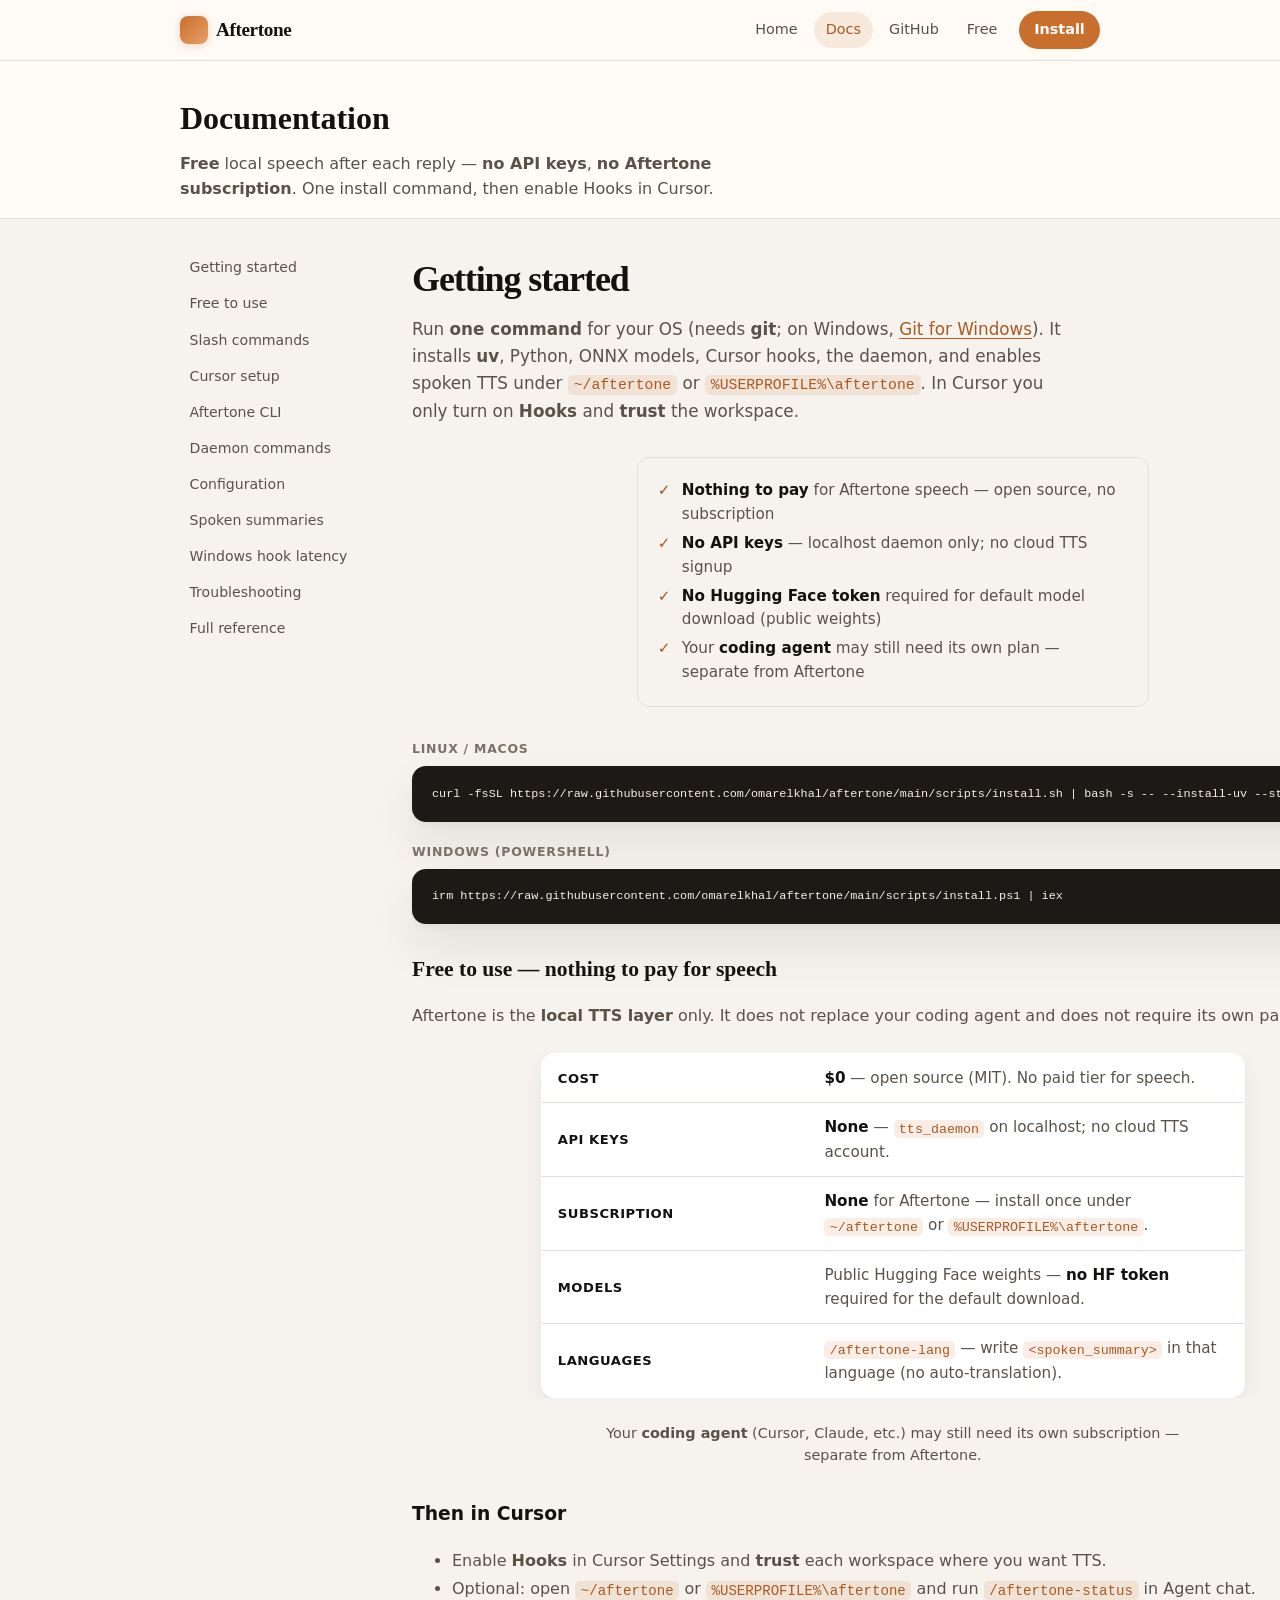
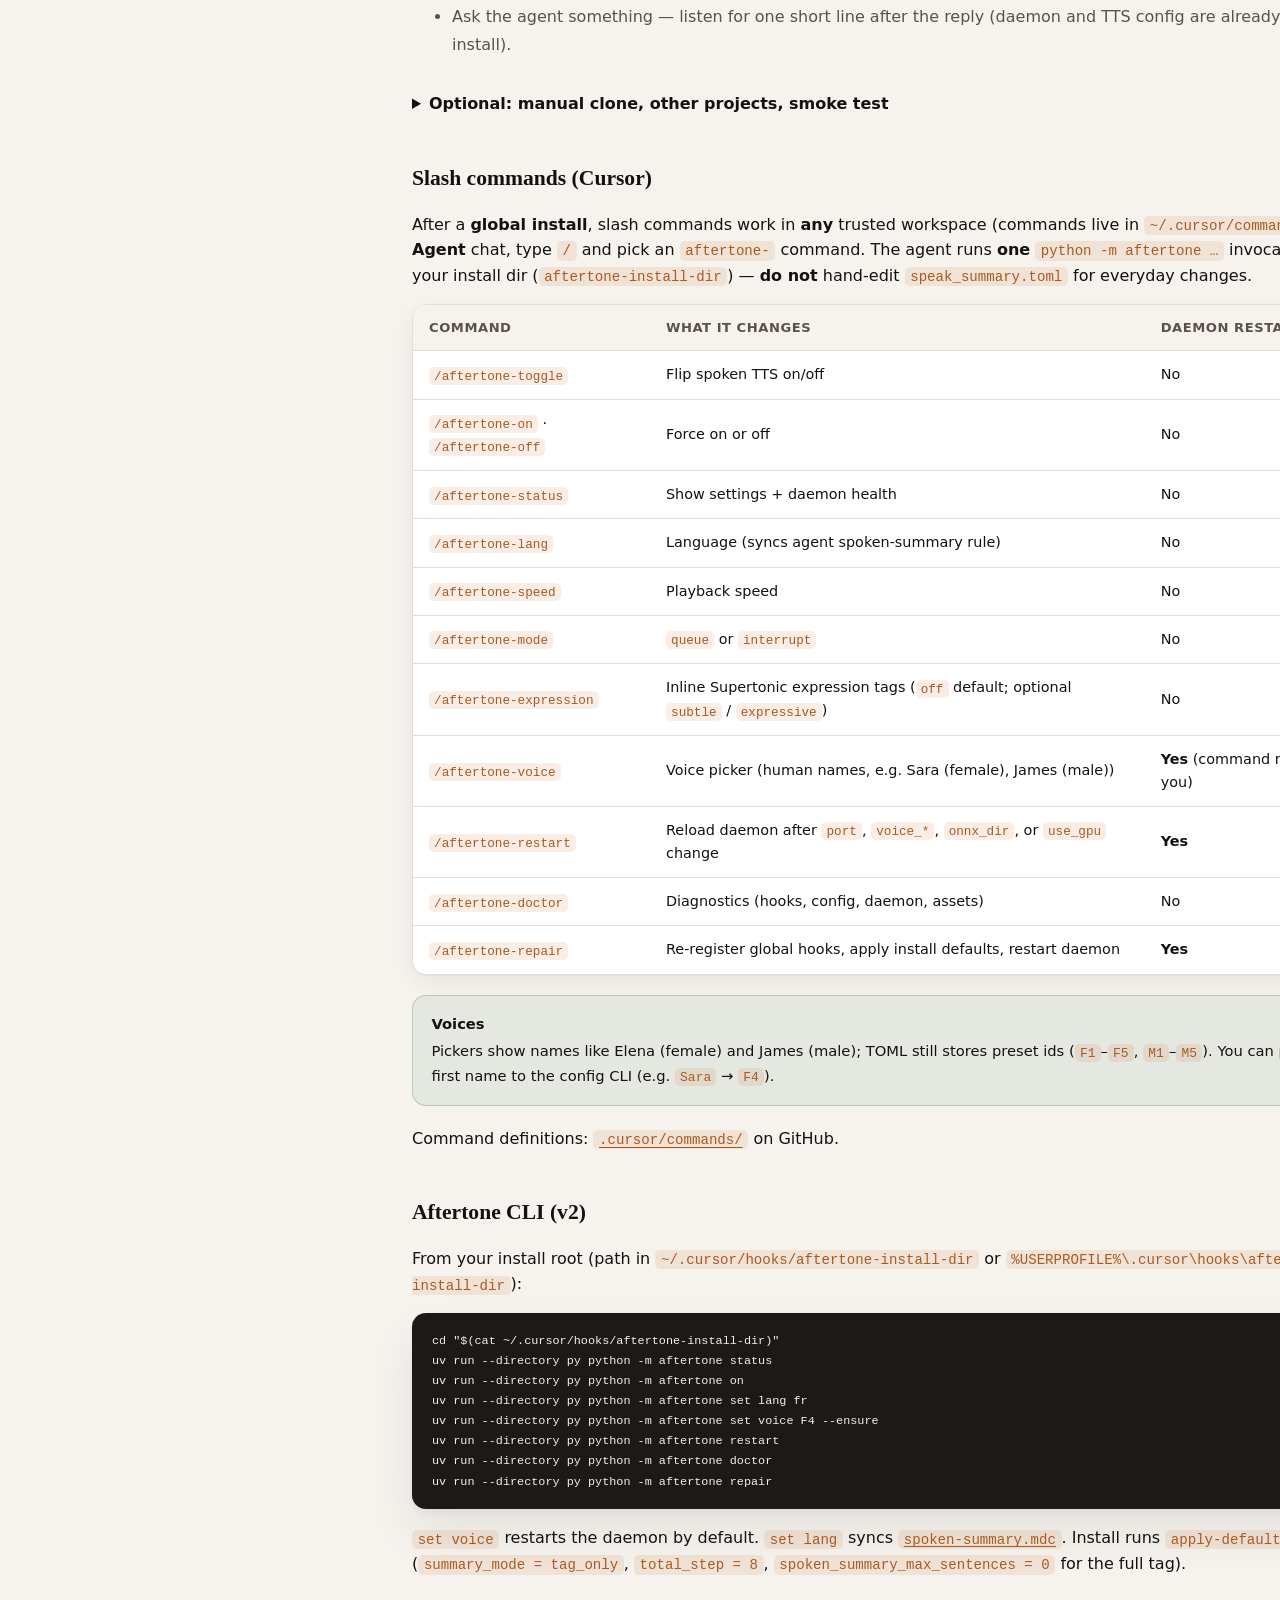
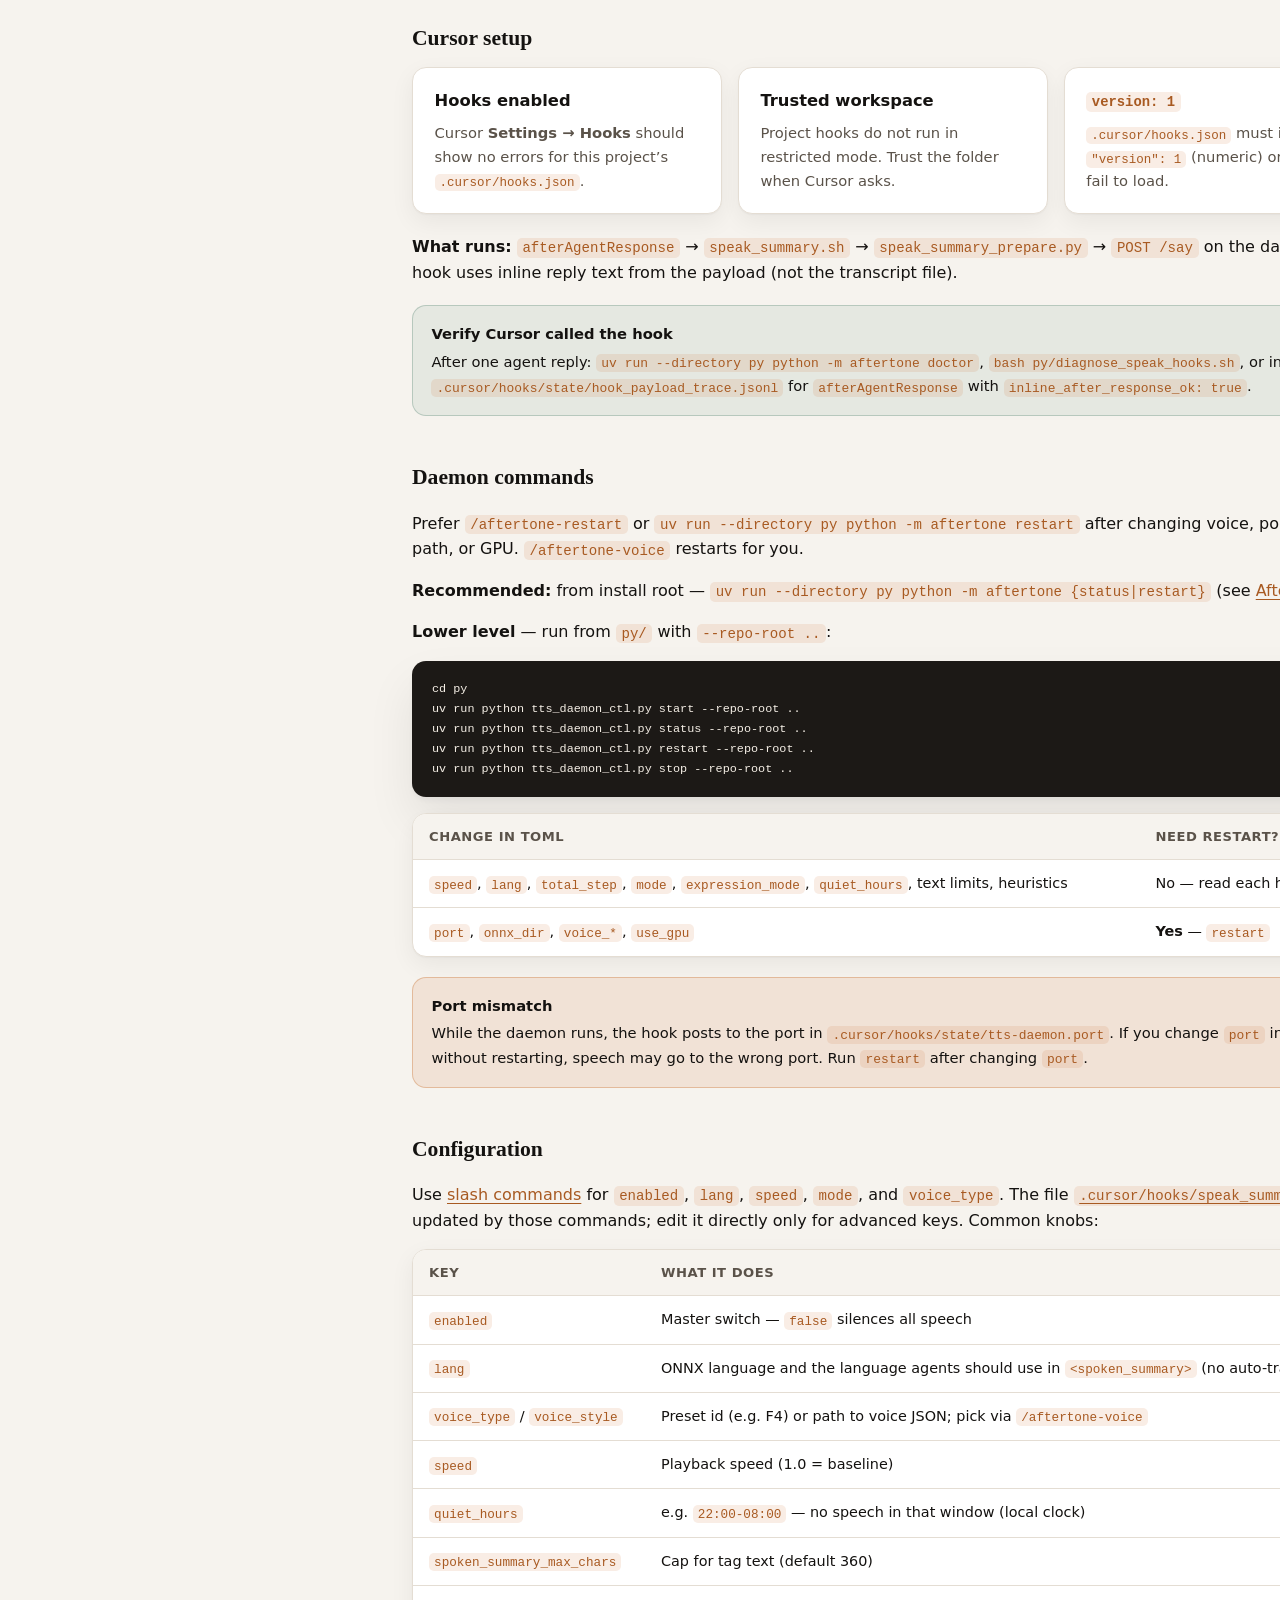
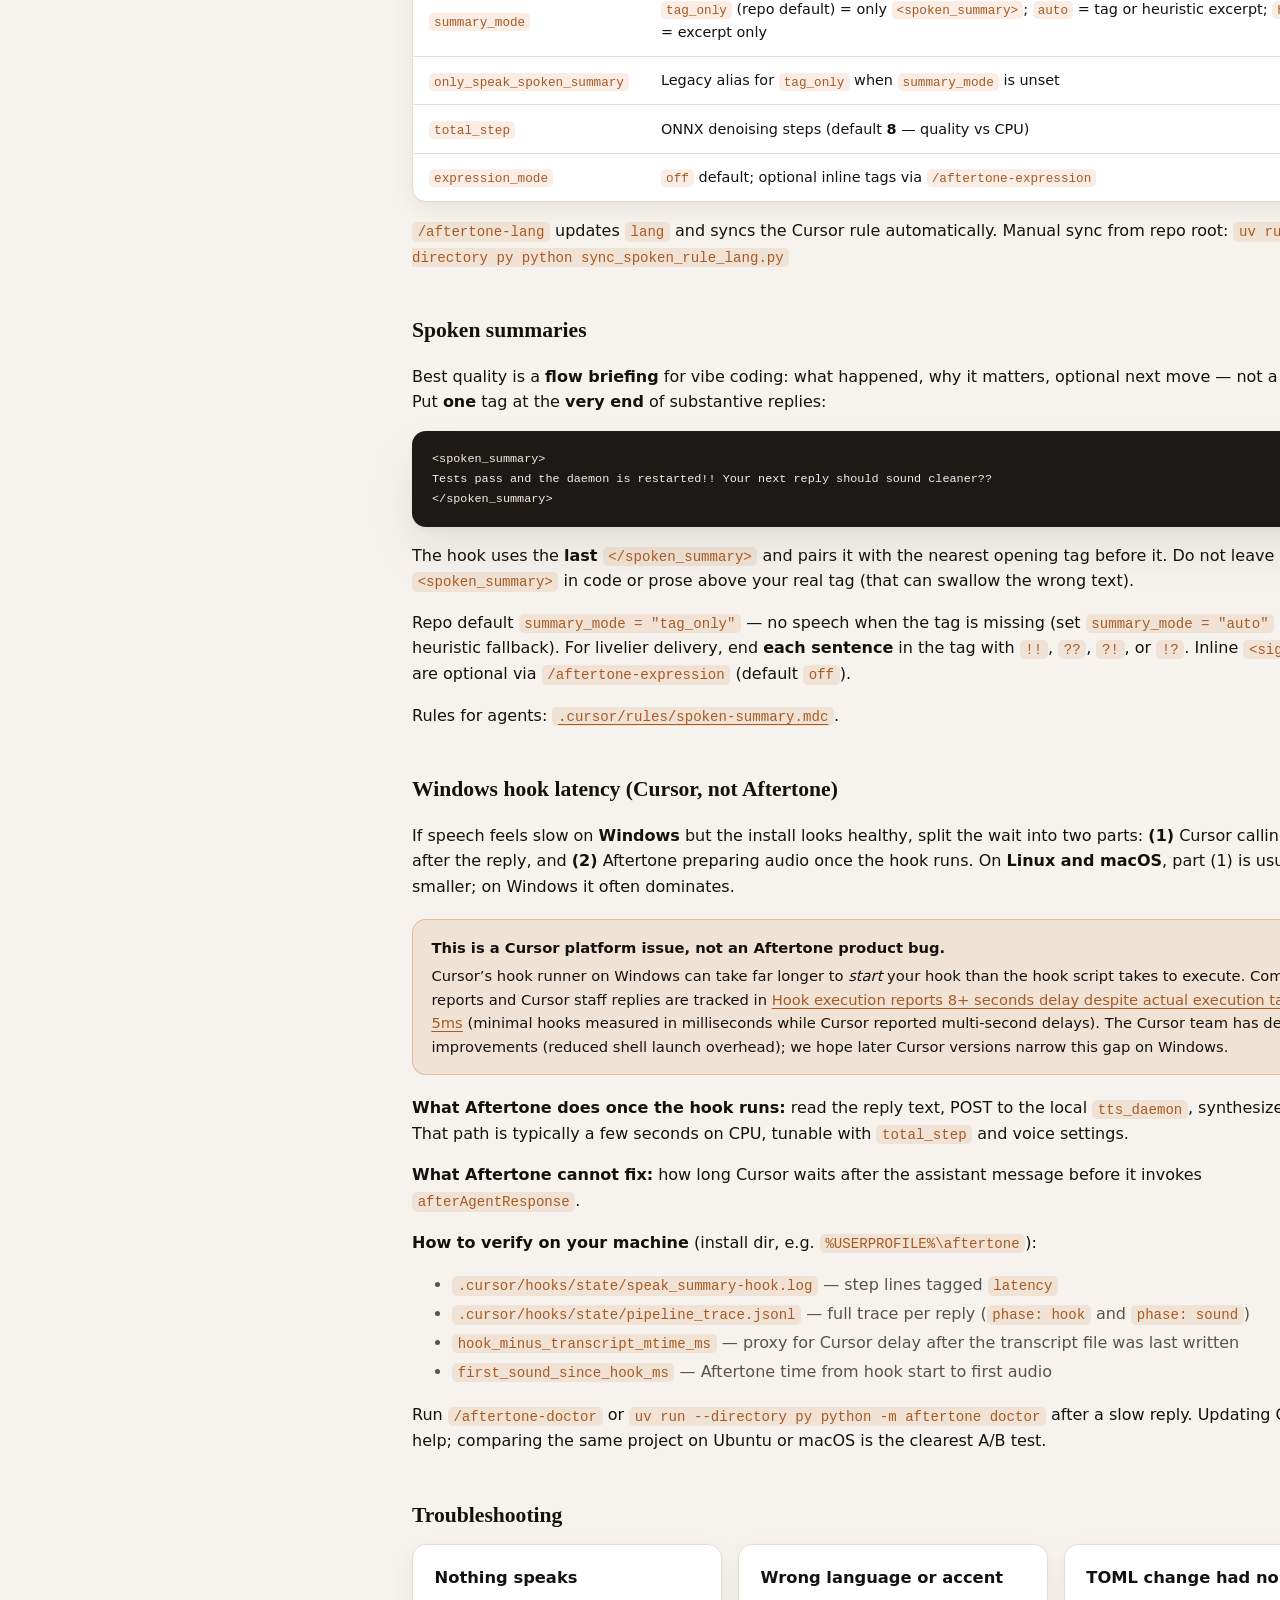
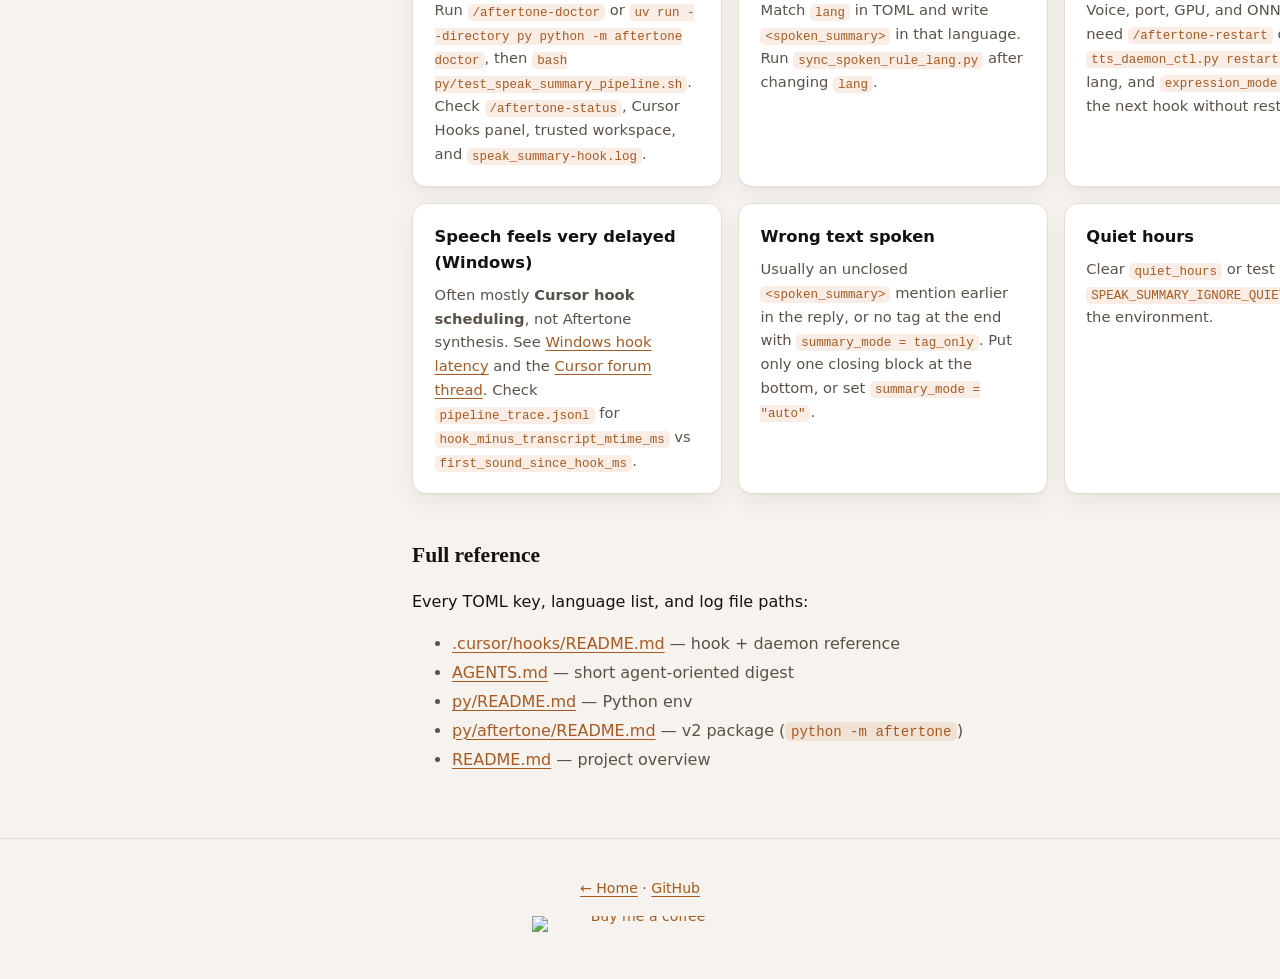
==== commit fc019e63: "Docs: highlight free local TTS — no API keys or subscription on site and README. Co-authored-by: Cur" ====
--- a/docs/docs.html
+++ b/docs/docs.html
@@ -3,7 +3,7 @@
 <head>
   <meta charset="utf-8" />
   <meta name="viewport" content="width=device-width, initial-scale=1" />
-  <meta name="description" content="Aftertone documentation: install, Cursor hooks, daemon control, configuration, troubleshooting, and spoken summaries." />
+  <meta name="description" content="Aftertone docs: free local TTS — no API keys or subscription. One install command, Cursor hooks, daemon control, and troubleshooting." />
   <link rel="canonical" href="https://omarelkhal.github.io/aftertone/docs.html" />
   <meta name="theme-color" content="#c96f2e" />
   <title>Docs — Aftertone</title>
@@ -23,6 +23,7 @@
         <a href="index.html">Home</a>
         <a class="is-active" href="docs.html">Docs</a>
         <a href="https://github.com/omarelkhal/aftertone">GitHub</a>
+        <a href="#free-to-use">Free</a>
         <a class="nav-cta" href="#getting-started">Install</a>
       </nav>
     </div>
@@ -31,7 +32,7 @@
   <div class="page-hero">
     <div class="wrap">
       <h1>Documentation</h1>
-      <p>One install command, then open Aftertone in Cursor. Slash commands, daemon control, and troubleshooting below.</p>
+      <p><strong>Free</strong> local speech after each reply — <strong>no API keys</strong>, <strong>no Aftertone subscription</strong>. One install command, then enable Hooks in Cursor.</p>
     </div>
   </div>
 
@@ -39,6 +40,7 @@
     <aside class="docs-sidebar" aria-label="On this page">
       <nav>
         <a href="#getting-started">Getting started</a>
+        <a href="#free-to-use">Free to use</a>
         <a href="#slash-commands">Slash commands</a>
         <a href="#cursor">Cursor setup</a>
         <a href="#cli">Aftertone CLI</a>
@@ -56,6 +58,12 @@
       <p class="docs-intro">
         Run <strong>one command</strong> for your OS (needs <strong>git</strong>; on Windows, <a href="https://git-scm.com/download/win">Git for Windows</a>). It installs <strong>uv</strong>, Python, ONNX models, Cursor hooks, the daemon, and enables spoken TTS under <code>~/aftertone</code> or <code>%USERPROFILE%\aftertone</code>. In Cursor you only turn on <strong>Hooks</strong> and <strong>trust</strong> the workspace.
       </p>
+      <ul class="value-props" style="margin-bottom: 2rem;" aria-label="Cost and requirements for Aftertone TTS">
+        <li><strong>Nothing to pay</strong> for Aftertone speech — open source, no subscription</li>
+        <li><strong>No API keys</strong> — localhost daemon only; no cloud TTS signup</li>
+        <li><strong>No Hugging Face token</strong> required for default model download (public weights)</li>
+        <li>Your <strong>coding agent</strong> may still need its own plan — separate from Aftertone</li>
+      </ul>
 
       <div class="code-block" style="margin-bottom: 1.25rem;">
         <div class="code-label">Linux / macOS</div>
@@ -66,6 +74,40 @@
         <div class="code-label">Windows (PowerShell)</div>
         <pre><code>irm https://raw.githubusercontent.com/omarelkhal/aftertone/main/scripts/install.ps1 | iex</code></pre>
       </div>
+
+      <h2 id="free-to-use">Free to use — nothing to pay for speech</h2>
+      <p style="color: var(--muted); line-height: 1.65; margin-bottom: 1rem;">
+        Aftertone is the <strong>local TTS layer</strong> only. It does not replace your coding agent and does not require its own paid plan.
+      </p>
+      <div class="free-table-wrap" style="margin-bottom: 1.5rem;">
+        <table class="free-table" aria-label="Aftertone pricing and requirements">
+          <tbody>
+            <tr>
+              <th scope="row">Cost</th>
+              <td><strong>$0</strong> — open source (MIT). No paid tier for speech.</td>
+            </tr>
+            <tr>
+              <th scope="row">API keys</th>
+              <td><strong>None</strong> — <code>tts_daemon</code> on localhost; no cloud TTS account.</td>
+            </tr>
+            <tr>
+              <th scope="row">Subscription</th>
+              <td><strong>None</strong> for Aftertone — install once under <code>~/aftertone</code> or <code>%USERPROFILE%\aftertone</code>.</td>
+            </tr>
+            <tr>
+              <th scope="row">Models</th>
+              <td>Public Hugging Face weights — <strong>no HF token</strong> required for the default download.</td>
+            </tr>
+            <tr>
+              <th scope="row">Languages</th>
+              <td><code>/aftertone-lang</code> — write <code>&lt;spoken_summary&gt;</code> in that language (no auto-translation).</td>
+            </tr>
+          </tbody>
+        </table>
+      </div>
+      <p class="free-note" style="margin-bottom: 2rem;">
+        Your <strong>coding agent</strong> (Cursor, Claude, etc.) may still need its own subscription — separate from Aftertone.
+      </p>
 
       <h3>Then in Cursor</h3>
       <ul style="color: var(--muted); line-height: 1.75; margin-bottom: 2rem;">
--- a/docs/styles.css
+++ b/docs/styles.css
@@ -0,0 +1,825 @@
+:root {
+  --bg: #f6f3ee;
+  --bg-elevated: #fffcf8;
+  --fg: #141210;
+  --muted: #5a5249;
+  --muted-soft: #7a7268;
+  --accent: #c96f2e;
+  --accent-hover: #a85a22;
+  --accent-soft: rgba(201, 111, 46, 0.12);
+  --accent-glow: rgba(201, 111, 46, 0.25);
+  --card: #ffffff;
+  --border: #e4ddd3;
+  --border-strong: #d4cbc0;
+  --code-bg: #1c1916;
+  --code-fg: #f5efe6;
+  --success: #2d6a4f;
+  --radius: 14px;
+  --radius-sm: 8px;
+  --shadow: 0 1px 2px rgba(20, 18, 16, 0.04), 0 8px 24px rgba(20, 18, 16, 0.06);
+  --shadow-lg: 0 4px 6px rgba(20, 18, 16, 0.04), 0 24px 48px rgba(20, 18, 16, 0.08);
+  --font: "DM Sans", ui-sans-serif, system-ui, "Segoe UI", Roboto, Ubuntu, sans-serif;
+  --font-display: "Fraunces", Georgia, "Times New Roman", serif;
+  --mono: ui-monospace, "Cascadia Code", "SF Mono", Menlo, Consolas, monospace;
+  --max: 920px;
+  --nav-h: 3.75rem;
+}
+
+*,
+*::before,
+*::after {
+  box-sizing: border-box;
+}
+
+html {
+  scroll-behavior: smooth;
+}
+
+body {
+  margin: 0;
+  font-family: var(--font);
+  font-size: 1rem;
+  background: var(--bg);
+  color: var(--fg);
+  line-height: 1.6;
+  -webkit-font-smoothing: antialiased;
+}
+
+body::before {
+  content: "";
+  position: fixed;
+  inset: 0;
+  background:
+    radial-gradient(ellipse 80% 50% at 50% -20%, var(--accent-glow), transparent 55%),
+    radial-gradient(ellipse 60% 40% at 100% 0%, rgba(201, 111, 46, 0.06), transparent 50%);
+  pointer-events: none;
+  z-index: -1;
+}
+
+a {
+  color: var(--accent-hover);
+  text-decoration-thickness: 1px;
+  text-underline-offset: 3px;
+}
+
+a:hover {
+  color: var(--accent);
+}
+
+img {
+  max-width: 100%;
+  height: auto;
+}
+
+.wrap {
+  width: min(100% - 2.5rem, var(--max));
+  margin-inline: auto;
+}
+
+/* Header */
+.site-header {
+  position: sticky;
+  top: 0;
+  z-index: 100;
+  border-bottom: 1px solid var(--border);
+  background: rgba(255, 252, 248, 0.88);
+  backdrop-filter: blur(12px);
+}
+
+.nav {
+  display: flex;
+  align-items: center;
+  justify-content: space-between;
+  gap: 1rem;
+  min-height: var(--nav-h);
+}
+
+.brand {
+  display: flex;
+  align-items: center;
+  gap: 0.5rem;
+  font-family: var(--font-display);
+  font-weight: 600;
+  font-size: 1.2rem;
+  letter-spacing: -0.02em;
+  color: var(--fg);
+  text-decoration: none;
+}
+
+.brand:hover {
+  color: var(--accent-hover);
+}
+
+.brand-mark {
+  width: 28px;
+  height: 28px;
+  border-radius: 8px;
+  background: linear-gradient(135deg, var(--accent), #e8a066);
+  box-shadow: 0 2px 8px var(--accent-glow);
+}
+
+.nav-links {
+  display: flex;
+  align-items: center;
+  gap: 0.25rem;
+  flex-wrap: wrap;
+}
+
+.nav-links a {
+  padding: 0.4rem 0.75rem;
+  border-radius: 999px;
+  font-size: 0.9rem;
+  font-weight: 500;
+  text-decoration: none;
+  color: var(--muted);
+}
+
+.nav-links a:hover {
+  color: var(--fg);
+  background: var(--accent-soft);
+}
+
+.nav-links a.is-active {
+  color: var(--accent-hover);
+  background: var(--accent-soft);
+}
+
+.nav-cta {
+  margin-left: 0.35rem;
+  padding: 0.45rem 0.95rem !important;
+  background: var(--accent) !important;
+  color: #fff !important;
+  font-weight: 600 !important;
+}
+
+.nav-cta:hover {
+  filter: brightness(1.06);
+  color: #fff !important;
+}
+
+/* Hero */
+.hero {
+  display: flex;
+  flex-direction: column;
+  align-items: center;
+  padding: 3rem 0 2.5rem;
+  text-align: center;
+}
+
+.hero-logo {
+  display: block;
+  max-width: min(400px, 88vw);
+  width: 100%;
+  height: auto;
+  margin: 0 auto 1.5rem;
+  filter: drop-shadow(0 8px 24px rgba(20, 18, 16, 0.08));
+}
+
+.hero-install {
+  width: min(100%, 42rem);
+  margin: 0 auto 1.5rem;
+  text-align: left;
+}
+
+.hero-install .code-block {
+  margin-bottom: 0.75rem;
+}
+
+.hero-install-note {
+  margin: 0;
+  font-size: 0.92rem;
+  color: var(--muted);
+  line-height: 1.5;
+  text-align: center;
+}
+
+.value-props {
+  list-style: none;
+  margin: 0 auto 1.5rem;
+  padding: 1rem 1.25rem;
+  max-width: 32rem;
+  text-align: left;
+  background: var(--surface);
+  border: 1px solid var(--border);
+  border-radius: 12px;
+  font-size: 0.95rem;
+  line-height: 1.55;
+  color: var(--muted);
+}
+
+.value-props li {
+  margin: 0.35rem 0;
+  padding-left: 1.5rem;
+  position: relative;
+}
+
+.value-props li::before {
+  content: "✓";
+  position: absolute;
+  left: 0;
+  color: var(--accent-hover);
+  font-weight: 700;
+}
+
+.value-props strong {
+  color: var(--fg);
+  font-weight: 600;
+}
+
+.free-section {
+  padding: 3rem 0;
+  background: linear-gradient(180deg, var(--accent-soft) 0%, transparent 100%);
+  border-block: 1px solid var(--border);
+}
+
+.free-section .section-head {
+  text-align: center;
+  margin-inline: auto;
+}
+
+.free-section .section-head h2 {
+  max-width: none;
+}
+
+.free-section .section-head p {
+  margin-inline: auto;
+}
+
+.free-table-wrap {
+  overflow-x: auto;
+  margin-top: 1.5rem;
+}
+
+.free-table {
+  width: 100%;
+  max-width: 44rem;
+  margin: 0 auto;
+  border-collapse: collapse;
+  font-size: 0.95rem;
+  background: var(--card);
+  border: 1px solid var(--border);
+  border-radius: var(--radius);
+  box-shadow: var(--shadow);
+  overflow: hidden;
+}
+
+.free-table th,
+.free-table td {
+  padding: 0.75rem 1rem;
+  text-align: left;
+  border-bottom: 1px solid var(--border);
+}
+
+.free-table tr:last-child th,
+.free-table tr:last-child td {
+  border-bottom: none;
+}
+
+.free-table th {
+  width: 38%;
+  font-weight: 600;
+  color: var(--fg);
+  background: var(--surface);
+}
+
+.free-table td {
+  color: var(--muted);
+}
+
+.free-table td strong {
+  color: var(--fg);
+}
+
+.free-note {
+  max-width: 40rem;
+  margin: 1.25rem auto 0;
+  font-size: 0.9rem;
+  color: var(--muted);
+  text-align: center;
+  line-height: 1.55;
+}
+
+.hero-badge {
+  display: inline-flex;
+  align-items: center;
+  gap: 0.4rem;
+  font-size: 0.78rem;
+  font-weight: 600;
+  text-transform: uppercase;
+  letter-spacing: 0.08em;
+  color: var(--accent-hover);
+  background: var(--accent-soft);
+  border: 1px solid var(--border);
+  padding: 0.35rem 0.75rem;
+  border-radius: 999px;
+  margin-bottom: 1rem;
+}
+
+.hero h1 {
+  font-family: var(--font-display);
+  font-size: clamp(2rem, 5vw, 2.75rem);
+  font-weight: 600;
+  letter-spacing: -0.03em;
+  line-height: 1.15;
+  margin: 0 0 1rem;
+  max-width: 18ch;
+  margin-inline: auto;
+}
+
+.hero .lead {
+  font-size: clamp(1.05rem, 2.5vw, 1.2rem);
+  color: var(--muted);
+  max-width: 38rem;
+  margin: 0 auto 1.75rem;
+  line-height: 1.55;
+}
+
+.hero .lead strong {
+  color: var(--fg);
+  font-weight: 600;
+}
+
+.cta-row {
+  display: flex;
+  gap: 0.75rem;
+  justify-content: center;
+  align-items: center;
+  flex-wrap: wrap;
+  margin-bottom: 2.5rem;
+}
+
+.bmc-btn {
+  display: inline-flex;
+  line-height: 0;
+  text-decoration: none;
+  border-radius: 10px;
+  transition: transform 0.15s ease, filter 0.15s ease;
+}
+
+.bmc-btn:hover {
+  transform: translateY(-1px);
+  filter: brightness(1.03);
+}
+
+.bmc-btn img {
+  display: block;
+  height: 60px;
+  width: auto;
+}
+
+.footer-bmc {
+  margin-top: 1.25rem;
+  text-align: center;
+}
+
+.btn {
+  display: inline-flex;
+  align-items: center;
+  justify-content: center;
+  gap: 0.35rem;
+  padding: 0.65rem 1.25rem;
+  border-radius: 999px;
+  font-weight: 600;
+  font-size: 0.95rem;
+  border: 1px solid transparent;
+  text-decoration: none;
+  transition: transform 0.15s ease, filter 0.15s ease, box-shadow 0.15s ease;
+}
+
+.btn:hover {
+  transform: translateY(-1px);
+}
+
+.btn-primary {
+  background: var(--accent);
+  color: #fff;
+  border-color: var(--accent);
+  box-shadow: 0 4px 14px var(--accent-glow);
+}
+
+.btn-primary:hover {
+  color: #fff;
+  filter: brightness(1.05);
+}
+
+.btn-ghost {
+  background: var(--card);
+  border-color: var(--border-strong);
+  color: var(--fg);
+  box-shadow: var(--shadow);
+}
+
+.btn-ghost:hover {
+  border-color: var(--accent);
+  color: var(--accent-hover);
+}
+
+/* Flow strip */
+.flow-strip {
+  display: grid;
+  grid-template-columns: repeat(auto-fit, minmax(140px, 1fr));
+  gap: 0.75rem;
+  text-align: left;
+  margin-top: 0.5rem;
+}
+
+.flow-step {
+  background: var(--card);
+  border: 1px solid var(--border);
+  border-radius: var(--radius);
+  padding: 1rem 1.1rem;
+  box-shadow: var(--shadow);
+  position: relative;
+}
+
+.flow-step-num {
+  display: inline-flex;
+  align-items: center;
+  justify-content: center;
+  width: 1.5rem;
+  height: 1.5rem;
+  font-size: 0.75rem;
+  font-weight: 700;
+  background: var(--accent);
+  color: #fff;
+  border-radius: 50%;
+  margin-bottom: 0.5rem;
+}
+
+.flow-step h3 {
+  margin: 0 0 0.25rem;
+  font-size: 0.92rem;
+  font-weight: 650;
+}
+
+.flow-step p {
+  margin: 0;
+  font-size: 0.82rem;
+  color: var(--muted);
+  line-height: 1.45;
+}
+
+.flow-arrow {
+  display: none;
+}
+
+@media (min-width: 720px) {
+  .flow-strip--linear {
+    grid-template-columns: 1fr auto 1fr auto 1fr auto 1fr;
+    align-items: stretch;
+  }
+
+  .flow-arrow {
+    display: flex;
+    align-items: center;
+    color: var(--border-strong);
+    font-size: 1.25rem;
+    padding: 0 0.15rem;
+  }
+}
+
+/* Sections */
+section {
+  padding: 2.75rem 0;
+}
+
+section.alt {
+  background: var(--bg-elevated);
+  border-block: 1px solid var(--border);
+}
+
+.section-head {
+  margin-bottom: 1.5rem;
+}
+
+.section-head h2 {
+  font-family: var(--font-display);
+  font-size: clamp(1.35rem, 3vw, 1.65rem);
+  font-weight: 600;
+  letter-spacing: -0.02em;
+  margin: 0 0 0.5rem;
+}
+
+.section-head p {
+  margin: 0;
+  color: var(--muted);
+  max-width: 40rem;
+  font-size: 0.98rem;
+}
+
+.pill {
+  display: inline-block;
+  font-size: 0.72rem;
+  font-weight: 700;
+  text-transform: uppercase;
+  letter-spacing: 0.07em;
+  color: var(--accent-hover);
+  margin-bottom: 0.5rem;
+}
+
+.cards {
+  display: grid;
+  grid-template-columns: repeat(auto-fit, minmax(260px, 1fr));
+  gap: 1rem;
+}
+
+.card {
+  background: var(--card);
+  border: 1px solid var(--border);
+  border-radius: var(--radius);
+  padding: 1.25rem 1.35rem;
+  box-shadow: var(--shadow);
+}
+
+.card h3 {
+  margin: 0 0 0.45rem;
+  font-size: 1.02rem;
+  font-weight: 650;
+}
+
+.card p {
+  margin: 0;
+  font-size: 0.92rem;
+  color: var(--muted);
+}
+
+.card code {
+  font-size: 0.85em;
+}
+
+/* Code */
+pre {
+  font-family: var(--mono);
+  font-size: 0.84rem;
+  background: var(--code-bg);
+  color: var(--code-fg);
+  padding: 1.1rem 1.25rem;
+  border-radius: var(--radius);
+  overflow-x: auto;
+  margin: 0;
+  line-height: 1.5;
+  box-shadow: var(--shadow-lg);
+}
+
+pre .comment {
+  color: #9a8f82;
+}
+
+code {
+  font-family: var(--mono);
+  font-size: 0.88em;
+  background: var(--accent-soft);
+  color: var(--accent-hover);
+  padding: 0.12em 0.4em;
+  border-radius: 5px;
+}
+
+pre code {
+  background: none;
+  color: inherit;
+  padding: 0;
+}
+
+.code-block {
+  margin: 1rem 0;
+}
+
+.code-label {
+  font-size: 0.78rem;
+  font-weight: 600;
+  text-transform: uppercase;
+  letter-spacing: 0.06em;
+  color: var(--muted-soft);
+  margin-bottom: 0.45rem;
+}
+
+/* Steps (docs) */
+.steps {
+  list-style: none;
+  margin: 0;
+  padding: 0;
+  counter-reset: step;
+}
+
+.step {
+  counter-increment: step;
+  display: grid;
+  grid-template-columns: auto 1fr;
+  gap: 1rem 1.25rem;
+  padding: 1.5rem 0;
+  border-bottom: 1px solid var(--border);
+}
+
+.step:last-child {
+  border-bottom: none;
+}
+
+.step::before {
+  content: counter(step);
+  display: flex;
+  align-items: center;
+  justify-content: center;
+  width: 2.25rem;
+  height: 2.25rem;
+  font-weight: 700;
+  font-size: 0.95rem;
+  background: var(--accent);
+  color: #fff;
+  border-radius: 50%;
+  flex-shrink: 0;
+}
+
+.step-body h3 {
+  margin: 0 0 0.35rem;
+  font-size: 1.1rem;
+  font-weight: 650;
+}
+
+.step-body p {
+  margin: 0 0 0.75rem;
+  color: var(--muted);
+  font-size: 0.95rem;
+}
+
+.step-body p:last-child {
+  margin-bottom: 0;
+}
+
+/* Tables */
+.table-wrap {
+  overflow-x: auto;
+  border: 1px solid var(--border);
+  border-radius: var(--radius);
+  background: var(--card);
+  box-shadow: var(--shadow);
+}
+
+table {
+  width: 100%;
+  border-collapse: collapse;
+  font-size: 0.9rem;
+}
+
+th,
+td {
+  padding: 0.75rem 1rem;
+  text-align: left;
+  border-bottom: 1px solid var(--border);
+}
+
+th {
+  font-weight: 650;
+  background: var(--bg);
+  font-size: 0.82rem;
+  text-transform: uppercase;
+  letter-spacing: 0.04em;
+  color: var(--muted);
+}
+
+tr:last-child td {
+  border-bottom: none;
+}
+
+/* Callouts */
+.callout {
+  border-radius: var(--radius);
+  padding: 1rem 1.15rem;
+  margin: 1.25rem 0;
+  font-size: 0.92rem;
+  border: 1px solid var(--border);
+}
+
+.callout-tip {
+  background: rgba(45, 106, 79, 0.08);
+  border-color: rgba(45, 106, 79, 0.25);
+}
+
+.callout-warn {
+  background: var(--accent-soft);
+  border-color: rgba(201, 111, 46, 0.35);
+}
+
+.callout strong {
+  display: block;
+  margin-bottom: 0.25rem;
+  color: var(--fg);
+}
+
+/* Docs layout */
+.docs-layout {
+  display: grid;
+  gap: 2rem;
+  padding: 2rem 0 3rem;
+}
+
+@media (min-width: 800px) {
+  .docs-layout {
+    grid-template-columns: 200px 1fr;
+    align-items: start;
+  }
+}
+
+.docs-sidebar {
+  position: sticky;
+  top: calc(var(--nav-h) + 1rem);
+}
+
+.docs-sidebar nav {
+  display: flex;
+  flex-direction: column;
+  gap: 0.15rem;
+  font-size: 0.88rem;
+}
+
+.docs-sidebar a {
+  padding: 0.35rem 0.6rem;
+  border-radius: var(--radius-sm);
+  text-decoration: none;
+  color: var(--muted);
+}
+
+.docs-sidebar a:hover {
+  background: var(--accent-soft);
+  color: var(--fg);
+}
+
+.docs-main h1 {
+  font-family: var(--font-display);
+  font-size: clamp(1.75rem, 4vw, 2.25rem);
+  margin: 0 0 0.5rem;
+  letter-spacing: -0.03em;
+}
+
+.docs-main .docs-intro {
+  color: var(--muted);
+  font-size: 1.05rem;
+  margin: 0 0 2rem;
+  max-width: 42rem;
+}
+
+.docs-main h2 {
+  font-family: var(--font-display);
+  font-size: 1.35rem;
+  margin: 2.25rem 0 0.75rem;
+  padding-top: 0.5rem;
+  scroll-margin-top: calc(var(--nav-h) + 1rem);
+}
+
+.docs-main h2:first-of-type {
+  margin-top: 0;
+}
+
+/* Footer */
+.site-footer {
+  border-top: 1px solid var(--border);
+  padding: 2rem 0 2.5rem;
+  font-size: 0.88rem;
+  color: var(--muted);
+  text-align: center;
+}
+
+.site-footer p {
+  margin: 0.35rem 0;
+}
+
+.topic-tags {
+  display: flex;
+  flex-wrap: wrap;
+  gap: 0.45rem;
+  justify-content: center;
+  margin: 1.25rem 0 0;
+}
+
+.topic-tags a {
+  font-size: 0.8rem;
+  padding: 0.28rem 0.65rem;
+  border-radius: 999px;
+  border: 1px solid var(--border);
+  background: var(--card);
+  text-decoration: none;
+  color: var(--muted);
+}
+
+.topic-tags a:hover {
+  border-color: var(--accent);
+  color: var(--accent-hover);
+}
+
+/* Page hero (docs) */
+.page-hero {
+  padding: 2rem 0 1rem;
+  border-bottom: 1px solid var(--border);
+  background: var(--bg-elevated);
+}
+
+.page-hero h1 {
+  font-family: var(--font-display);
+  font-size: clamp(1.65rem, 4vw, 2rem);
+  margin: 0 0 0.4rem;
+}
+
+.page-hero p {
+  margin: 0;
+  color: var(--muted);
+  max-width: 36rem;
+}
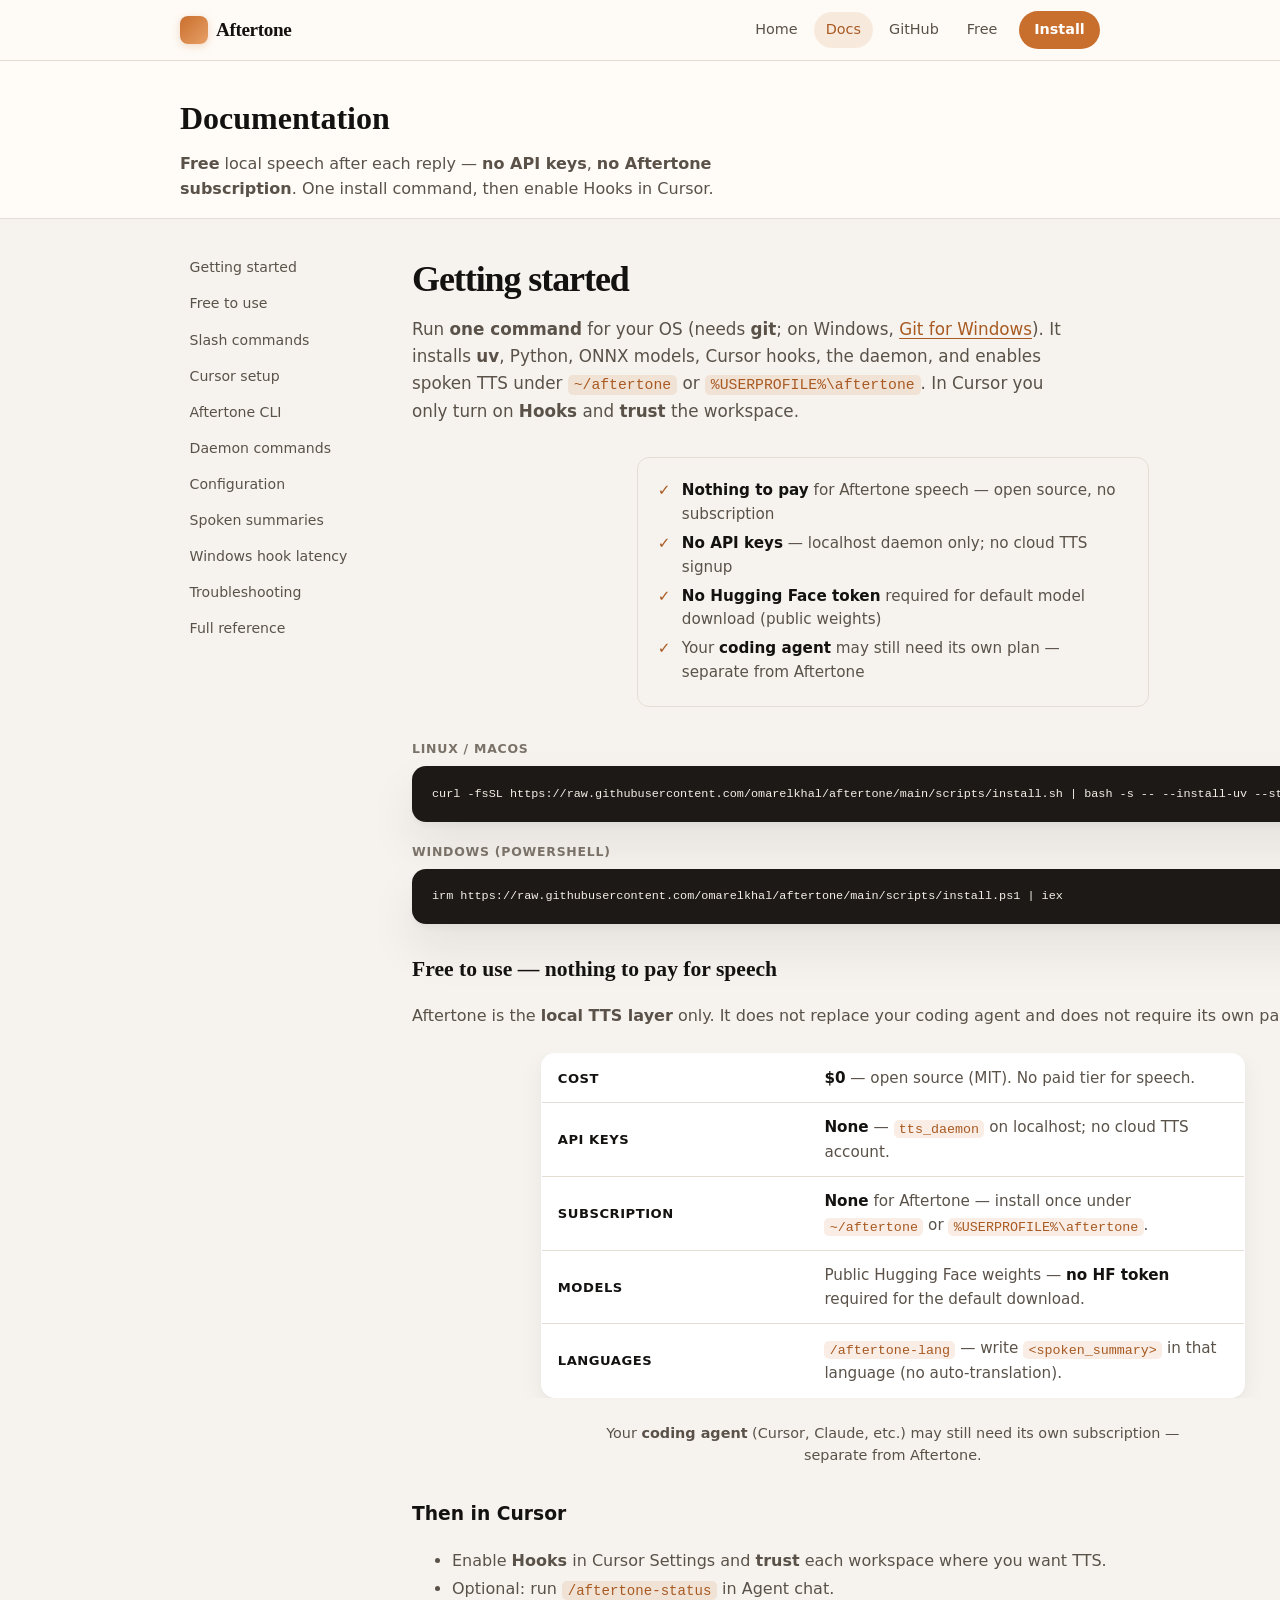
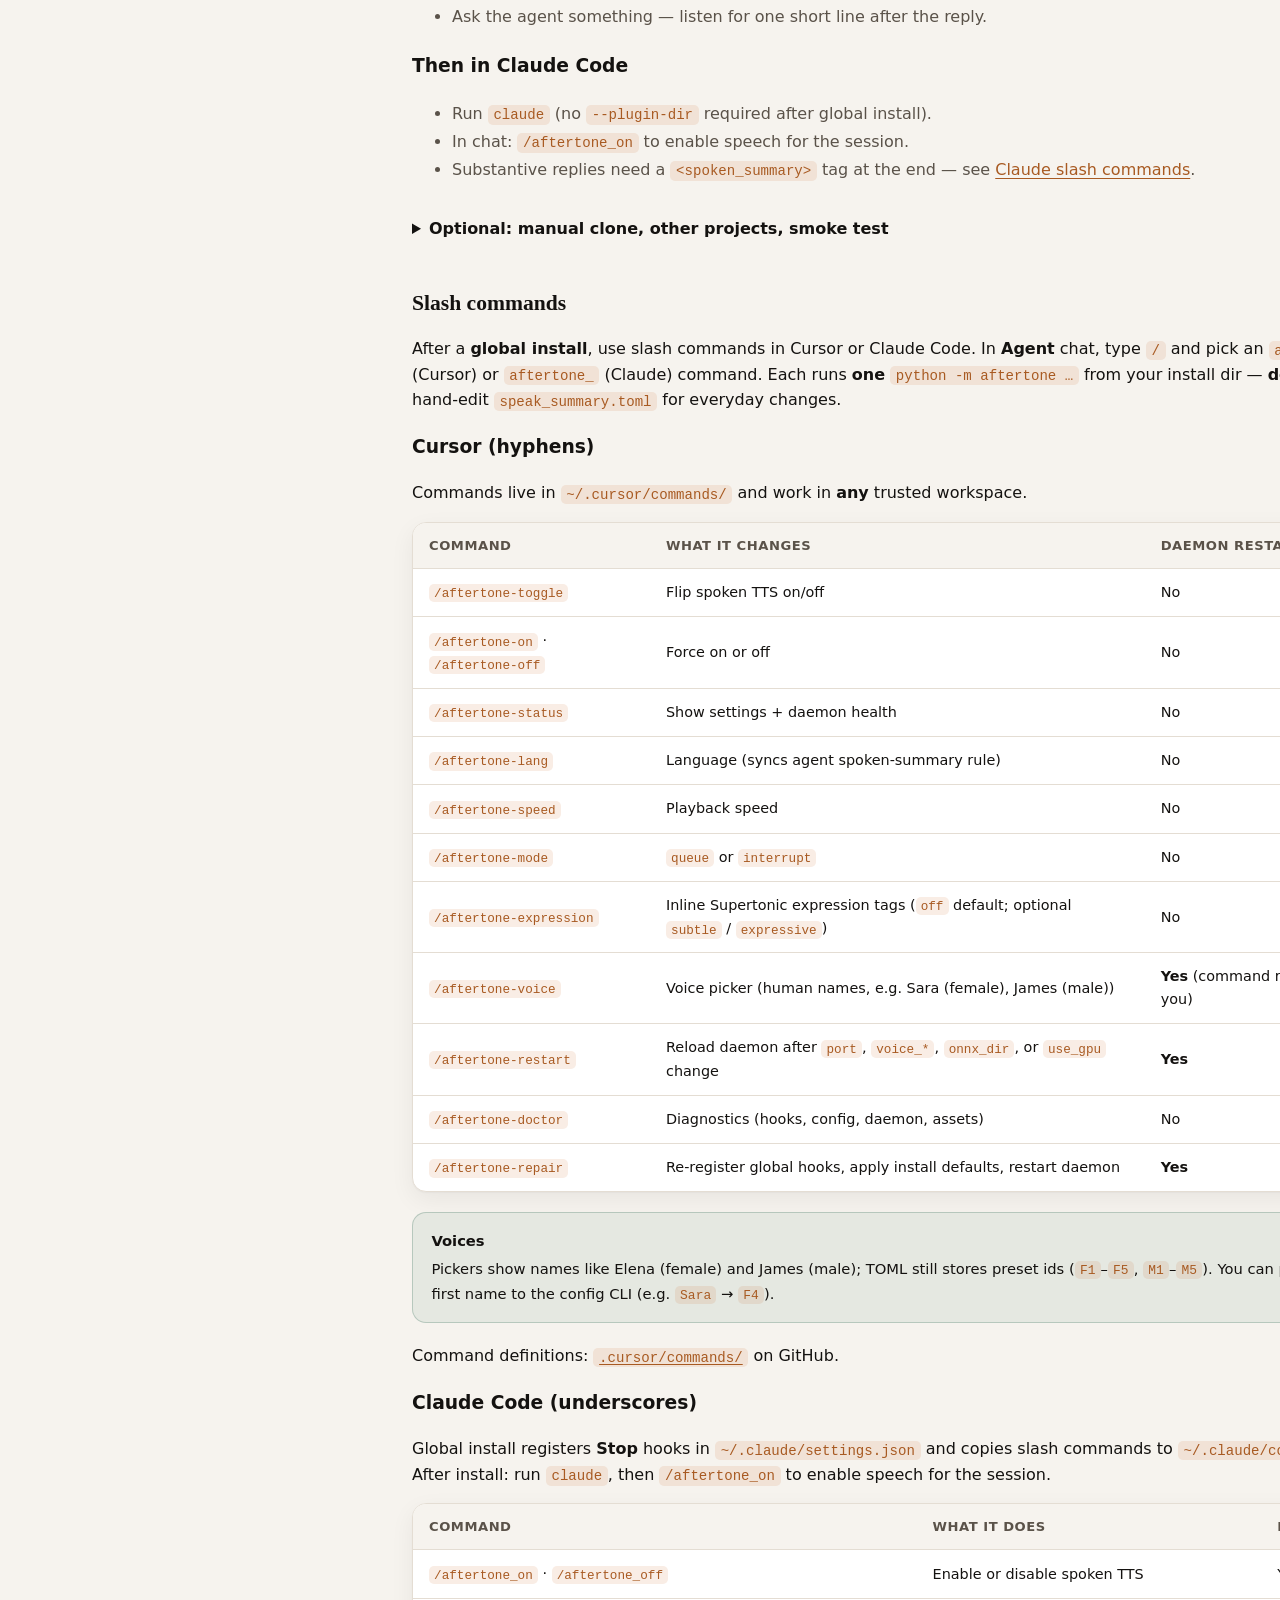
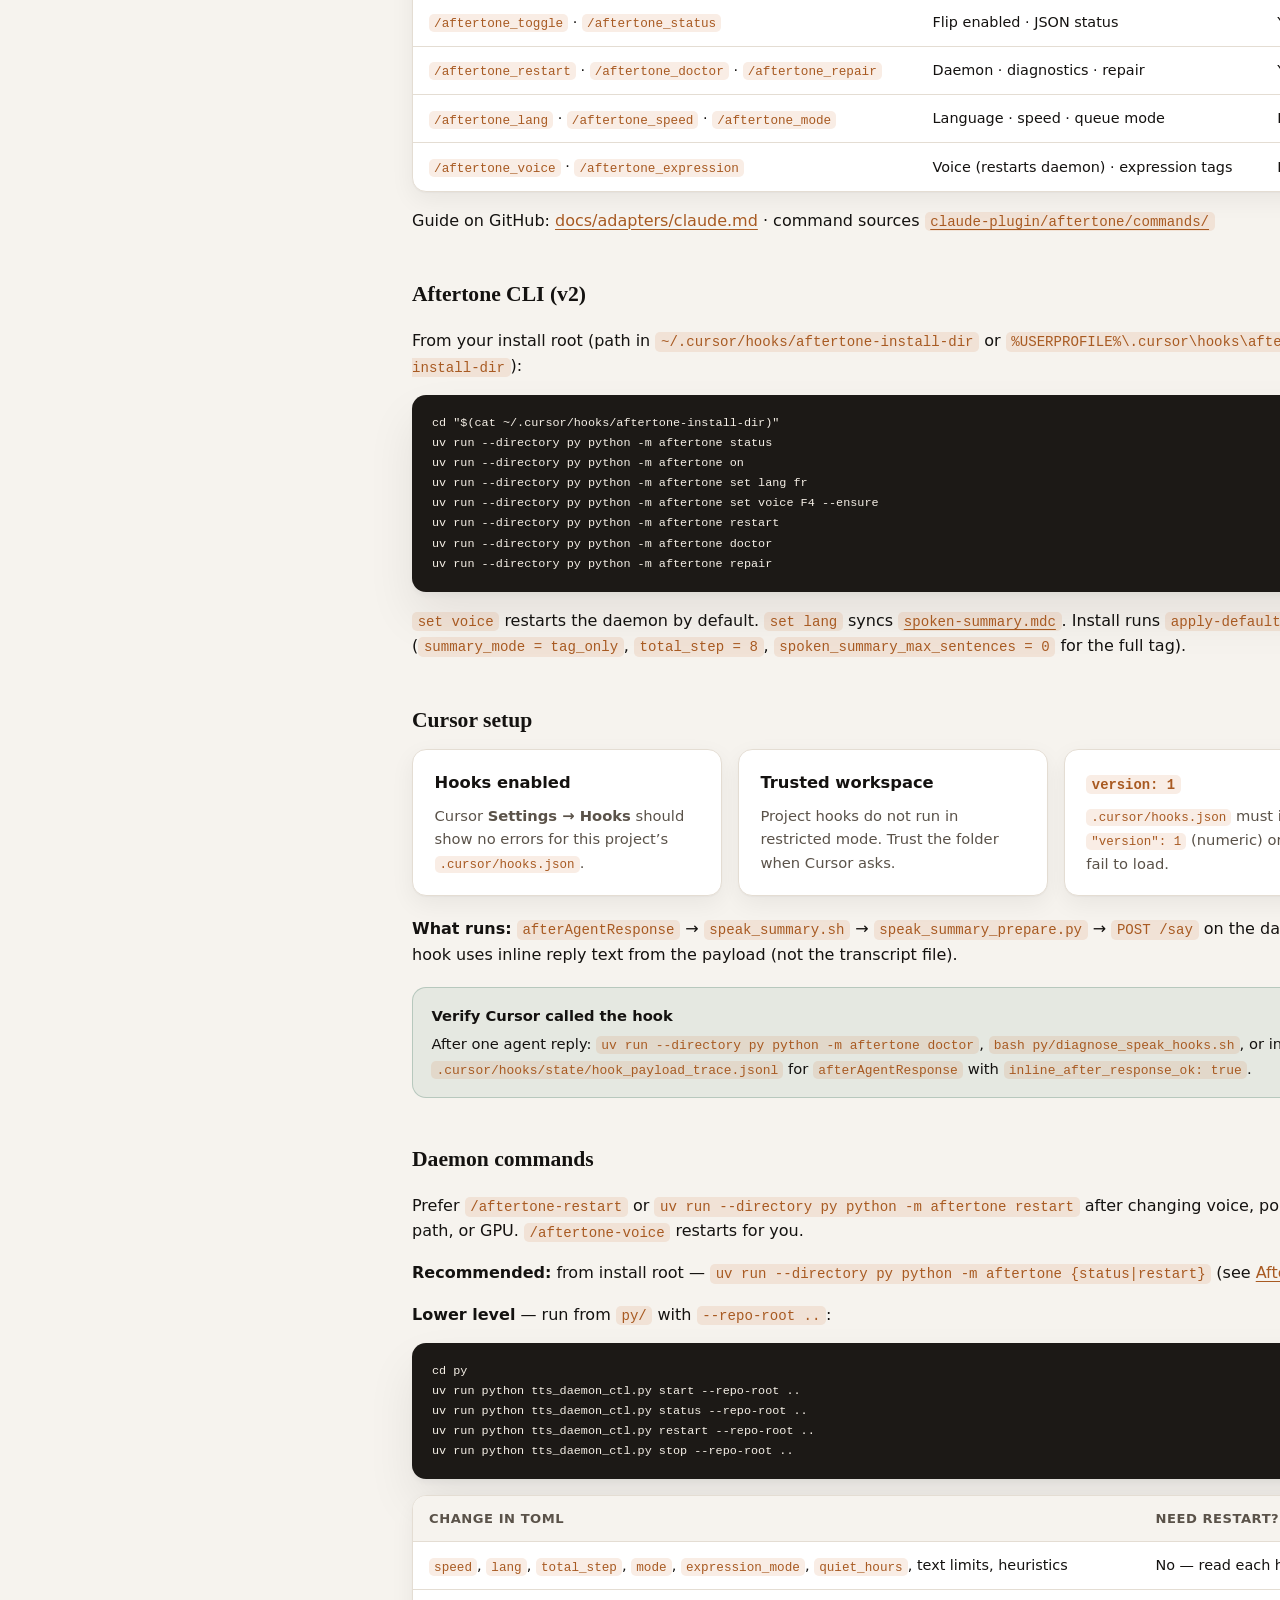
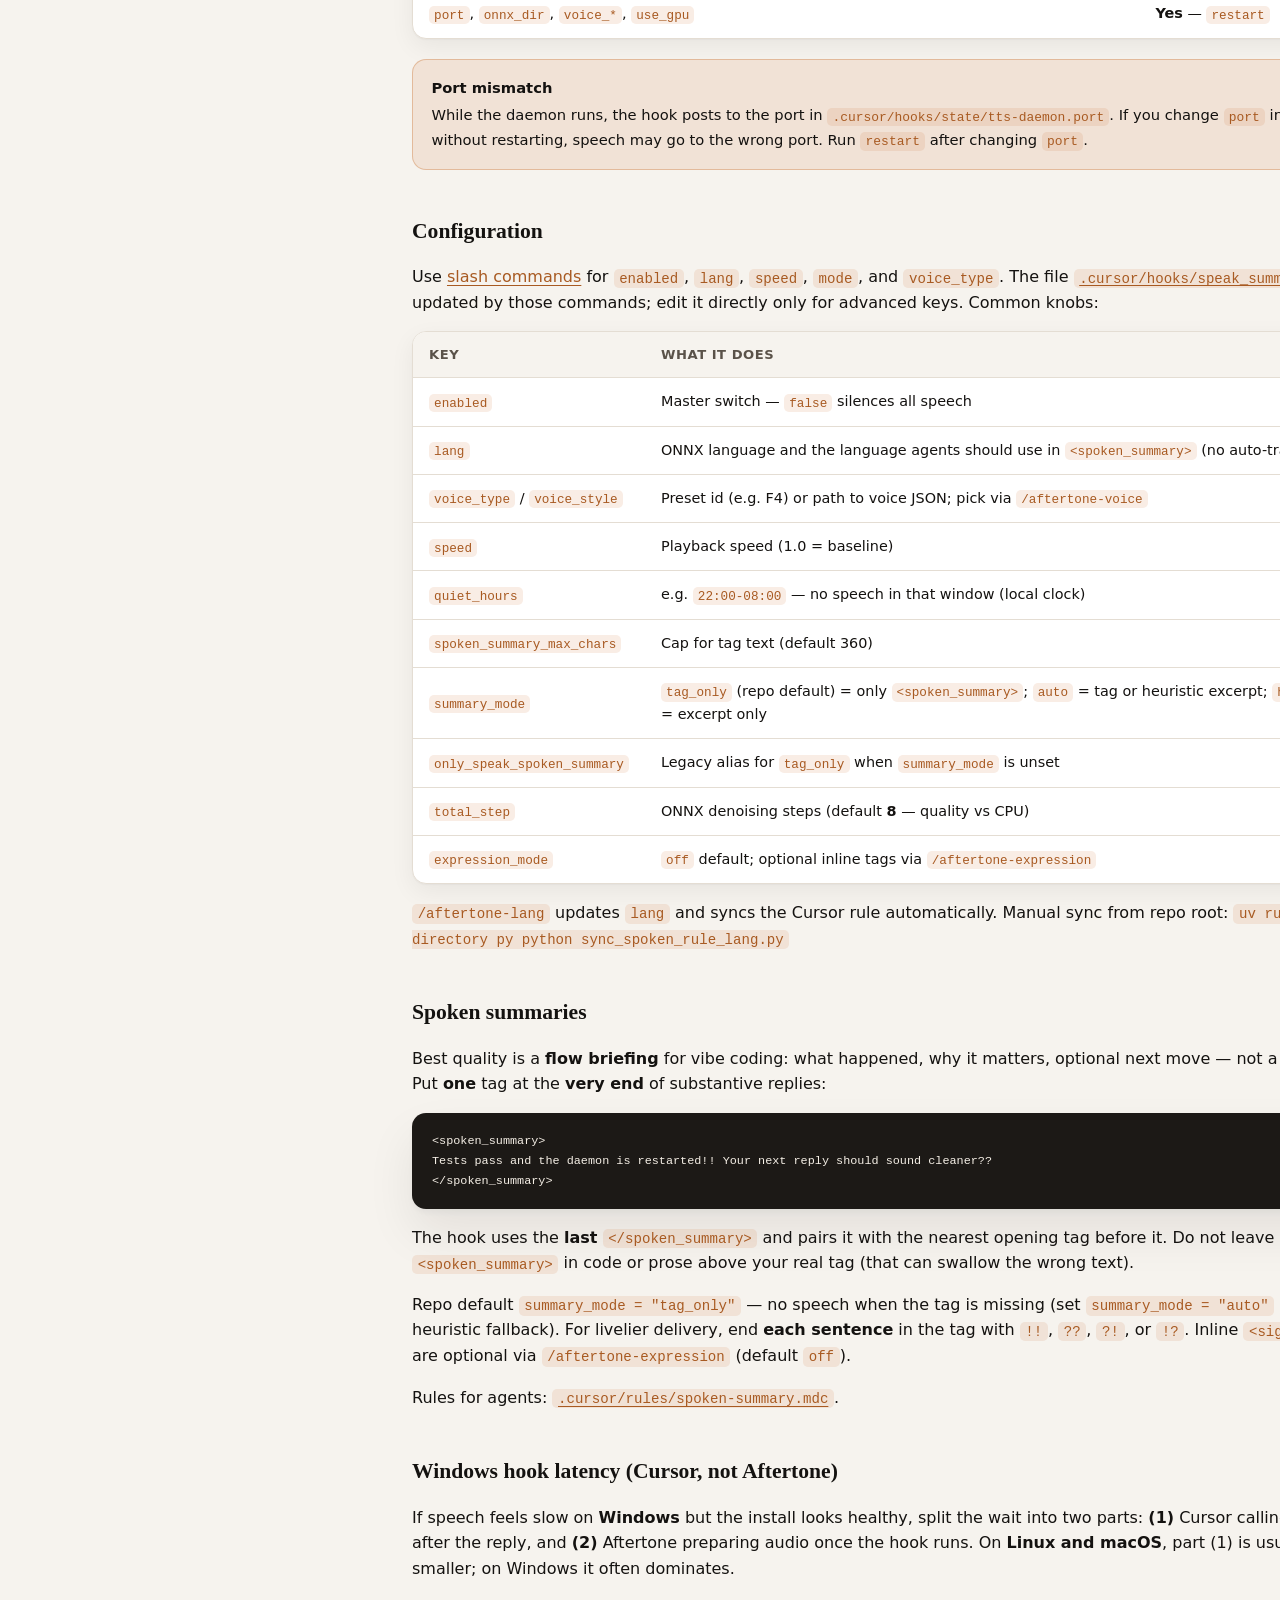
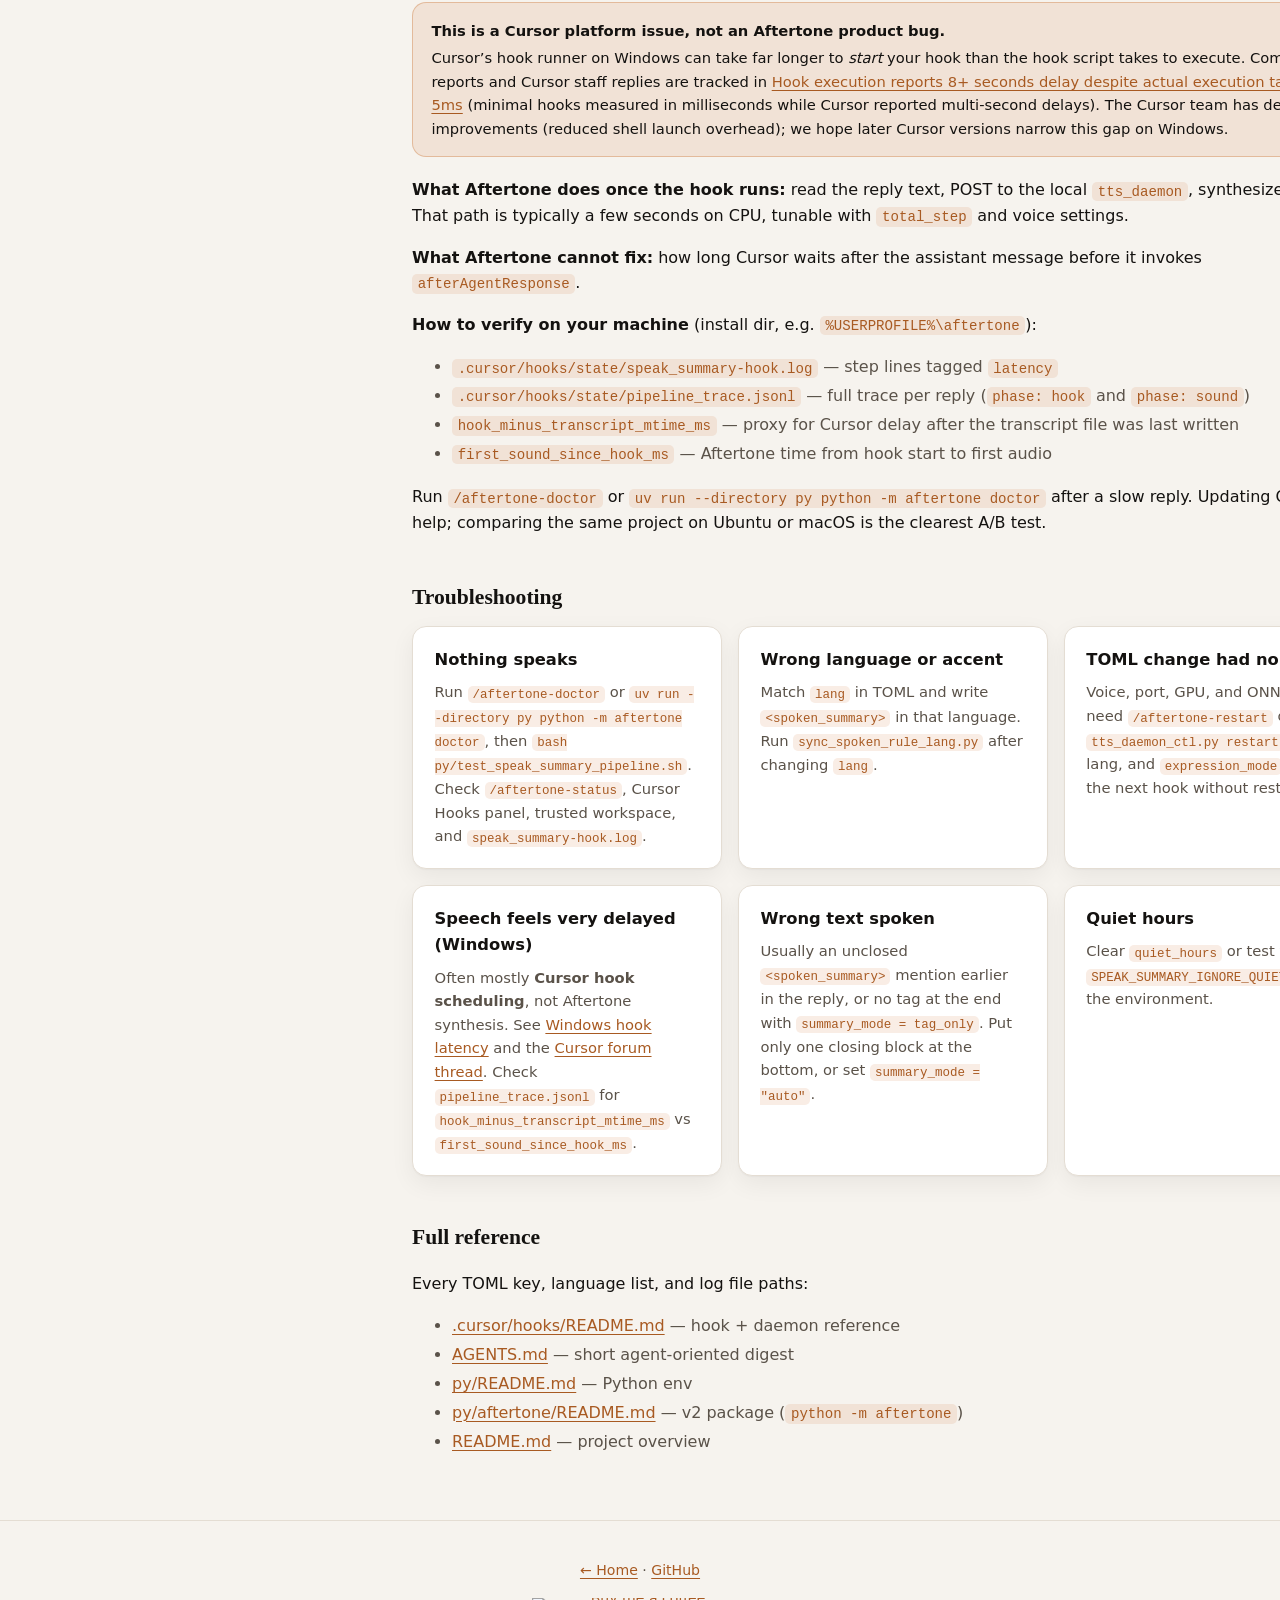
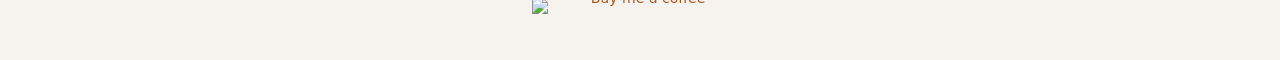
==== commit 9387bffa: "Ship Claude Code adapter with global Stop hooks and slash commands. One install registers Cursor and" ====
--- a/docs/docs.html
+++ b/docs/docs.html
@@ -110,10 +110,17 @@
       </p>
 
       <h3>Then in Cursor</h3>
+      <ul style="color: var(--muted); line-height: 1.75; margin-bottom: 1.25rem;">
+        <li>Enable <strong>Hooks</strong> in Cursor Settings and <strong>trust</strong> each workspace where you want TTS.</li>
+        <li>Optional: run <code>/aftertone-status</code> in Agent chat.</li>
+        <li>Ask the agent something — listen for one short line after the reply.</li>
+      </ul>
+
+      <h3>Then in Claude Code</h3>
       <ul style="color: var(--muted); line-height: 1.75; margin-bottom: 2rem;">
-        <li>Enable <strong>Hooks</strong> in Cursor Settings and <strong>trust</strong> each workspace where you want TTS.</li>
-        <li>Optional: open <code>~/aftertone</code> or <code>%USERPROFILE%\aftertone</code> and run <code>/aftertone-status</code> in Agent chat.</li>
-        <li>Ask the agent something — listen for one short line after the reply (daemon and TTS config are already on after install).</li>
+        <li>Run <code>claude</code> (no <code>--plugin-dir</code> required after global install).</li>
+        <li>In chat: <code>/aftertone_on</code> to enable speech for the session.</li>
+        <li>Substantive replies need a <code>&lt;spoken_summary&gt;</code> tag at the end — see <a href="#slash-claude">Claude slash commands</a>.</li>
       </ul>
 
       <details style="margin-bottom: 2rem;">
@@ -128,8 +135,11 @@
       </details>
 
 
-      <h2 id="slash-commands">Slash commands (Cursor)</h2>
-      <p>After a <strong>global install</strong>, slash commands work in <strong>any</strong> trusted workspace (commands live in <code>~/.cursor/commands/</code>). In <strong>Agent</strong> chat, type <code>/</code> and pick an <code>aftertone-</code> command. The agent runs <strong>one</strong> <code>python -m aftertone …</code> invocation from your install dir (<code>aftertone-install-dir</code>) — <strong>do not</strong> hand-edit <code>speak_summary.toml</code> for everyday changes.</p>
+      <h2 id="slash-commands">Slash commands</h2>
+      <p>After a <strong>global install</strong>, use slash commands in Cursor or Claude Code. In <strong>Agent</strong> chat, type <code>/</code> and pick an <code>aftertone-</code> (Cursor) or <code>aftertone_</code> (Claude) command. Each runs <strong>one</strong> <code>python -m aftertone …</code> from your install dir — <strong>do not</strong> hand-edit <code>speak_summary.toml</code> for everyday changes.</p>
+
+      <h3 id="slash-cursor">Cursor (hyphens)</h3>
+      <p>Commands live in <code>~/.cursor/commands/</code> and work in <strong>any</strong> trusted workspace.</p>
 
       <div class="table-wrap">
         <table>
@@ -158,6 +168,24 @@
       </div>
 
       <p>Command definitions: <a href="https://github.com/omarelkhal/aftertone/tree/main/.cursor/commands"><code>.cursor/commands/</code></a> on GitHub.</p>
+
+      <h3 id="slash-claude">Claude Code (underscores)</h3>
+      <p>Global install registers <strong>Stop</strong> hooks in <code>~/.claude/settings.json</code> and copies slash commands to <code>~/.claude/commands/</code>. After install: run <code>claude</code>, then <code>/aftertone_on</code> to enable speech for the session.</p>
+      <div class="table-wrap">
+        <table>
+          <thead>
+            <tr><th>Command</th><th>What it does</th><th>Instant?</th></tr>
+          </thead>
+          <tbody>
+            <tr><td><code>/aftertone_on</code> · <code>/aftertone_off</code></td><td>Enable or disable spoken TTS</td><td>Yes</td></tr>
+            <tr><td><code>/aftertone_toggle</code> · <code>/aftertone_status</code></td><td>Flip enabled · JSON status</td><td>Yes</td></tr>
+            <tr><td><code>/aftertone_restart</code> · <code>/aftertone_doctor</code> · <code>/aftertone_repair</code></td><td>Daemon · diagnostics · repair</td><td>Yes</td></tr>
+            <tr><td><code>/aftertone_lang</code> · <code>/aftertone_speed</code> · <code>/aftertone_mode</code></td><td>Language · speed · queue mode</td><td>Picker</td></tr>
+            <tr><td><code>/aftertone_voice</code> · <code>/aftertone_expression</code></td><td>Voice (restarts daemon) · expression tags</td><td>Picker</td></tr>
+          </tbody>
+        </table>
+      </div>
+      <p>Guide on GitHub: <a href="https://github.com/omarelkhal/aftertone/blob/main/docs/adapters/claude.md">docs/adapters/claude.md</a> · command sources <a href="https://github.com/omarelkhal/aftertone/tree/main/claude-plugin/aftertone/commands"><code>claude-plugin/aftertone/commands/</code></a></p>
 
       <h2 id="cli">Aftertone CLI (v2)</h2>
       <p>From your install root (path in <code>~/.cursor/hooks/aftertone-install-dir</code> or <code>%USERPROFILE%\.cursor\hooks\aftertone-install-dir</code>):</p>
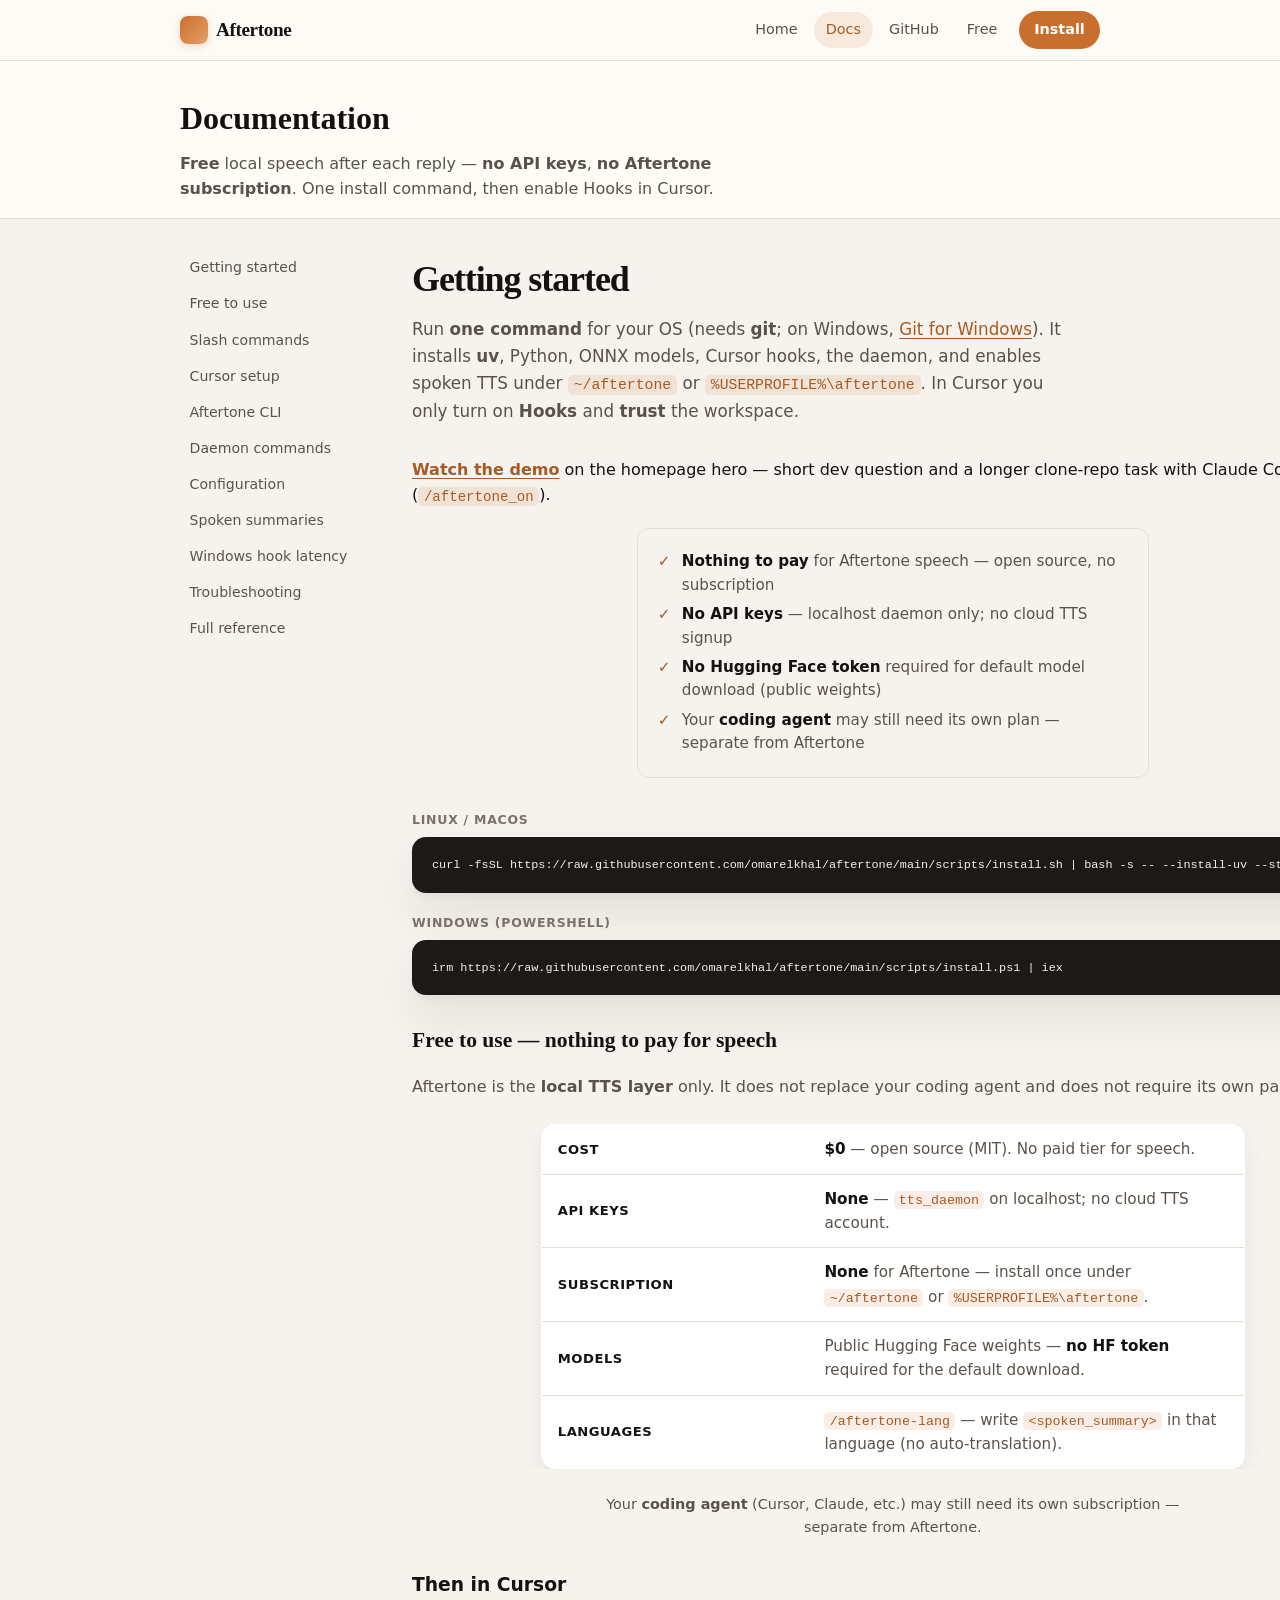
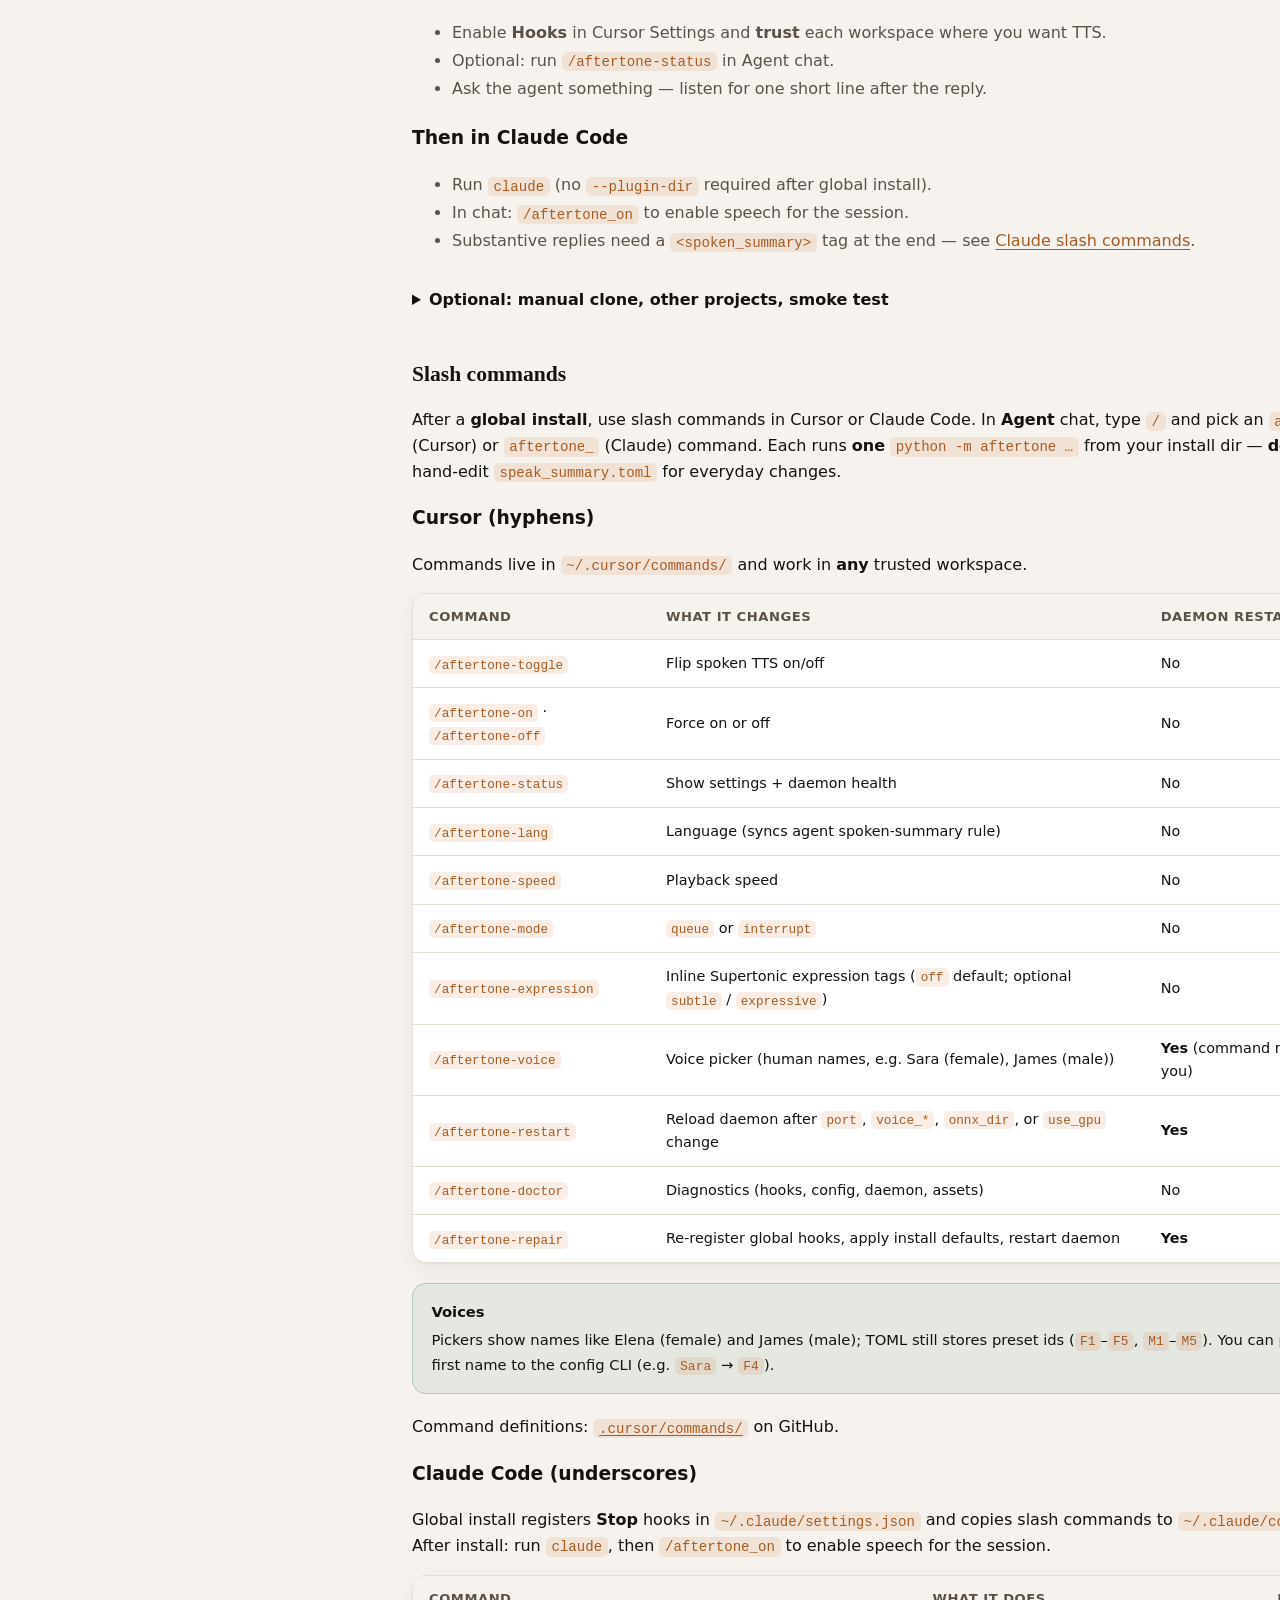
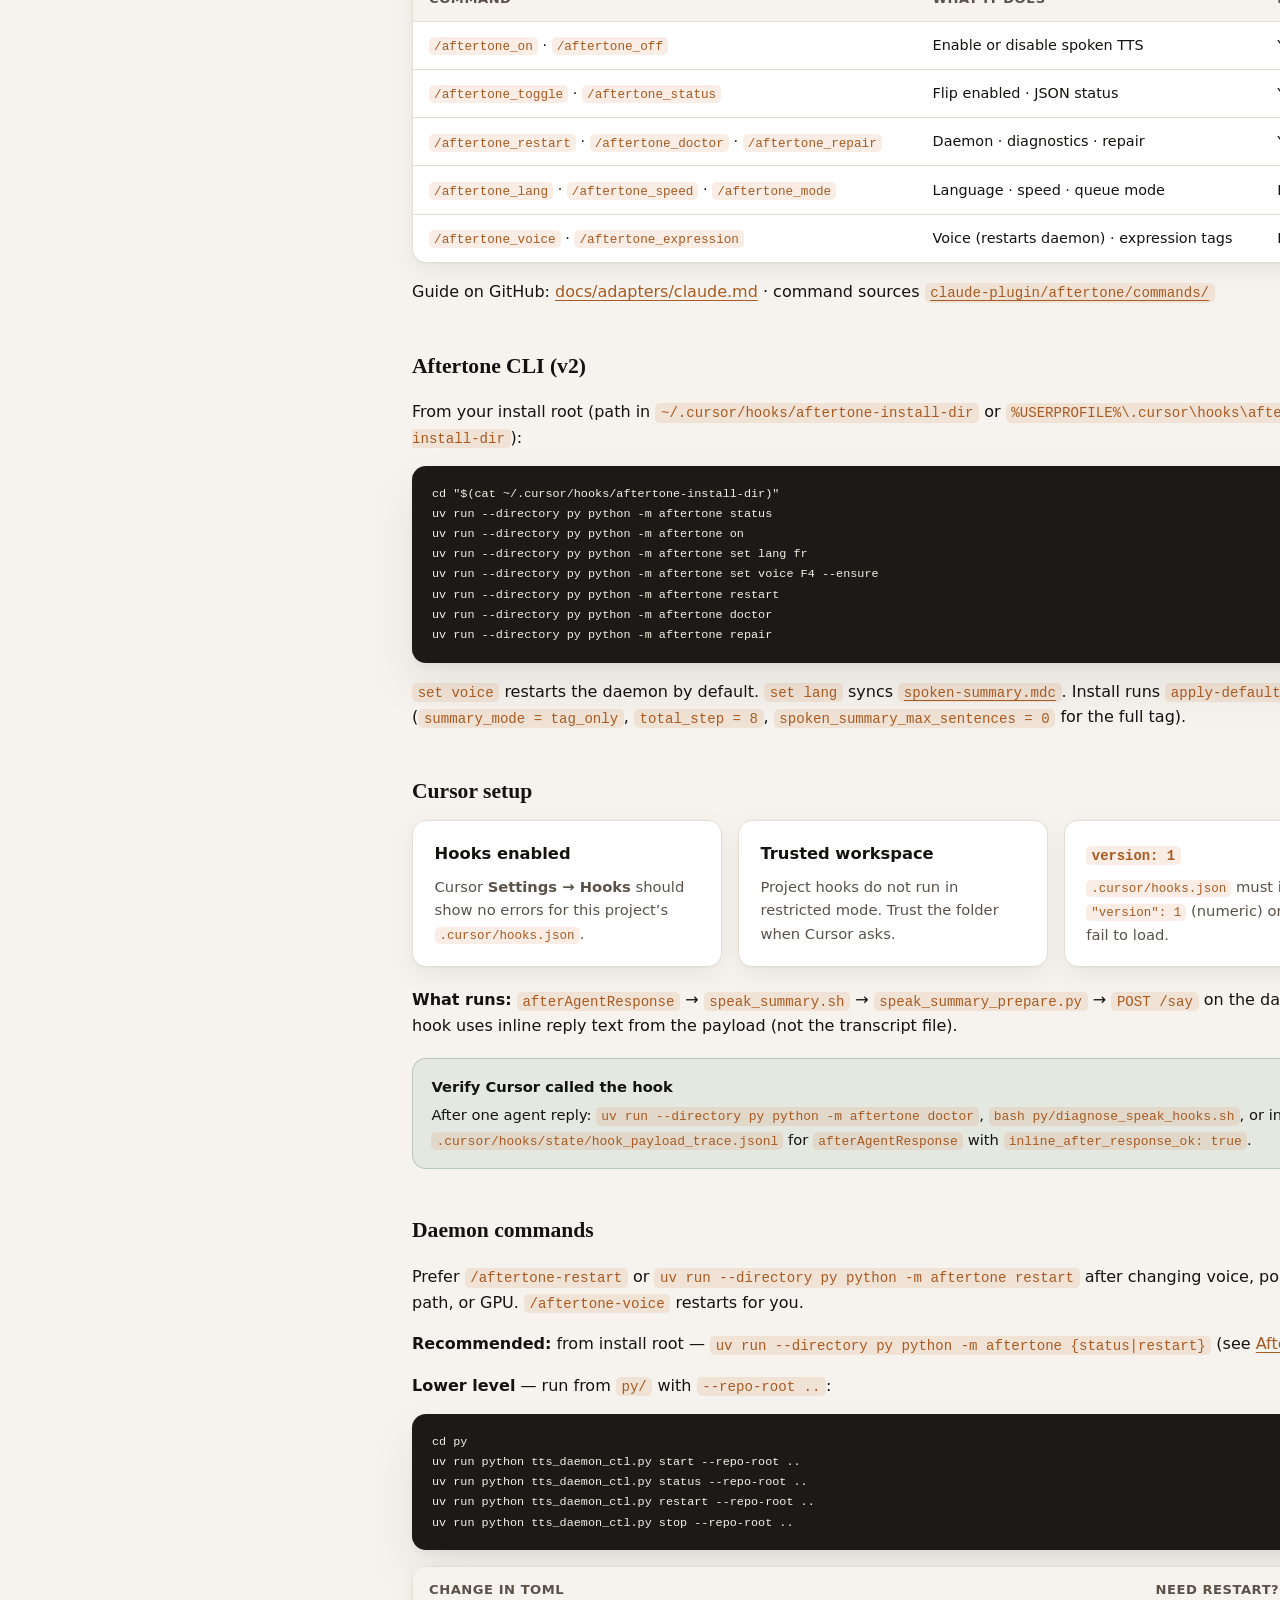
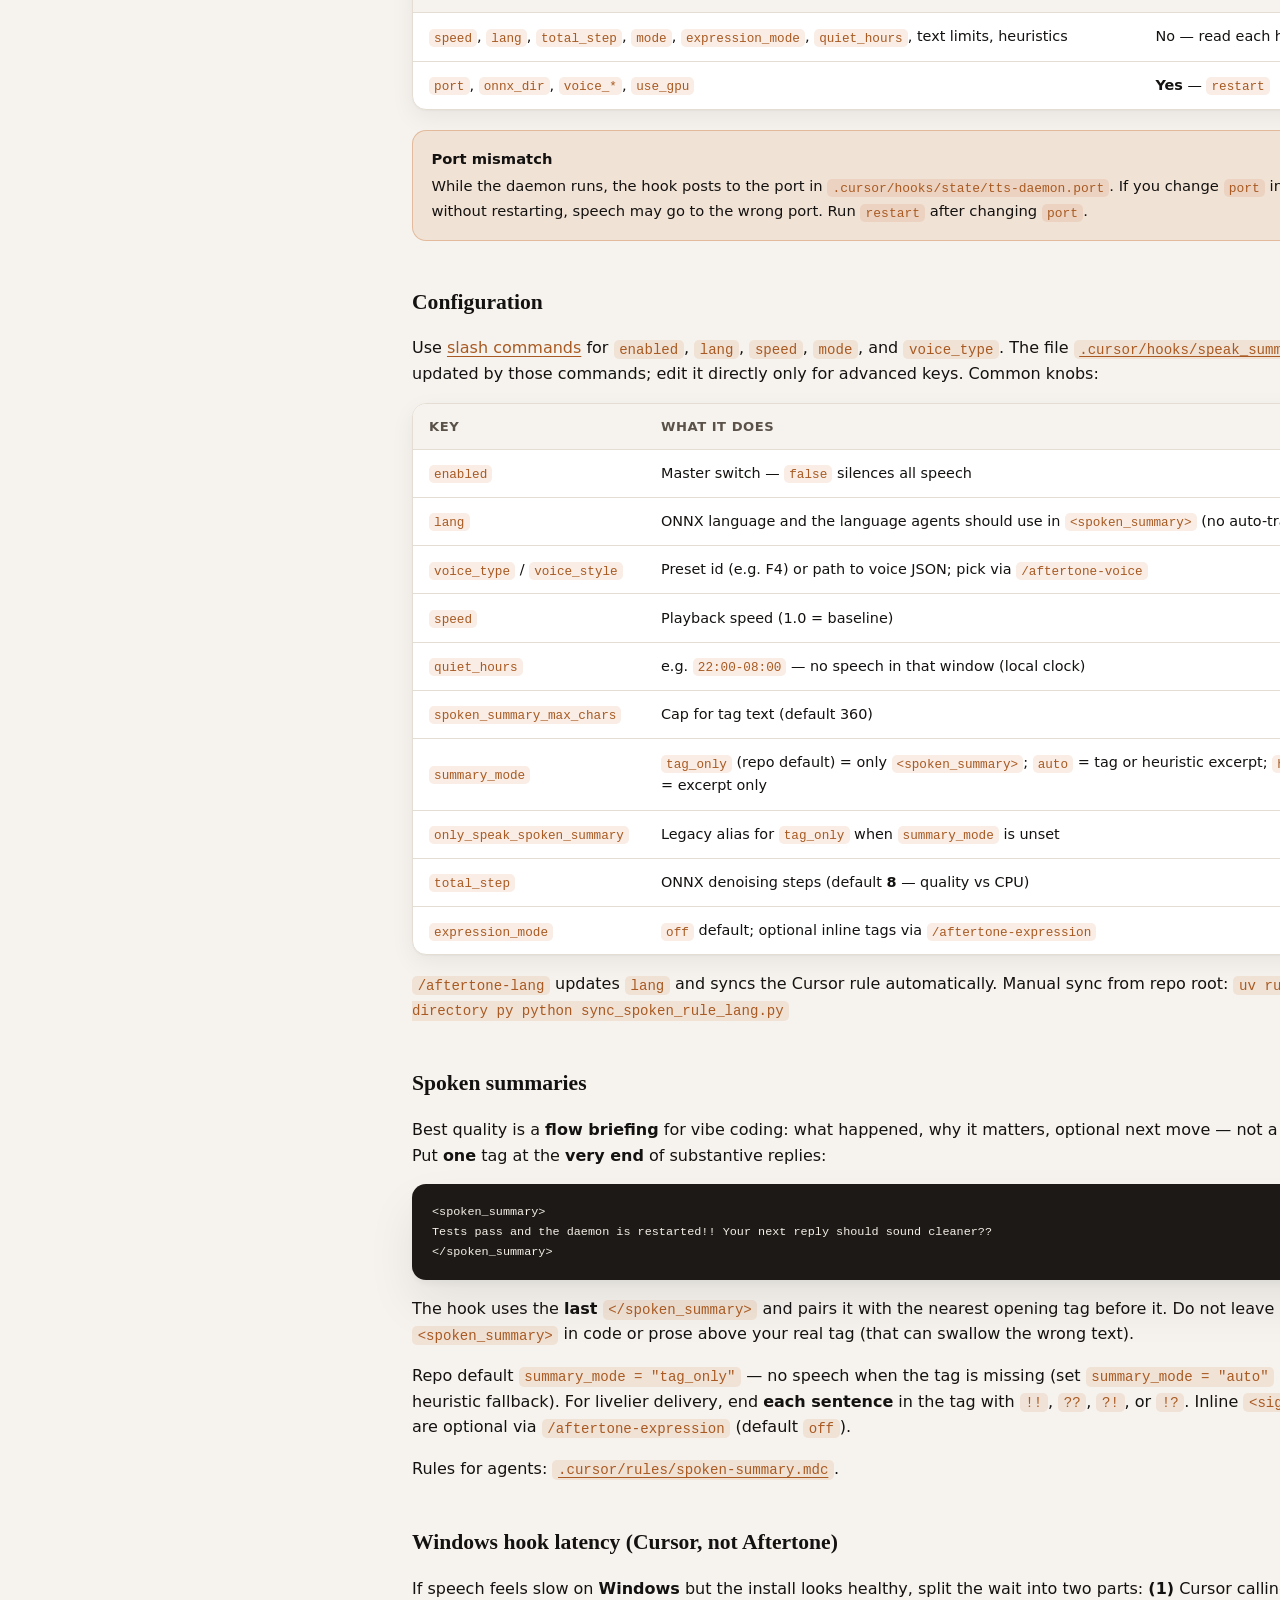
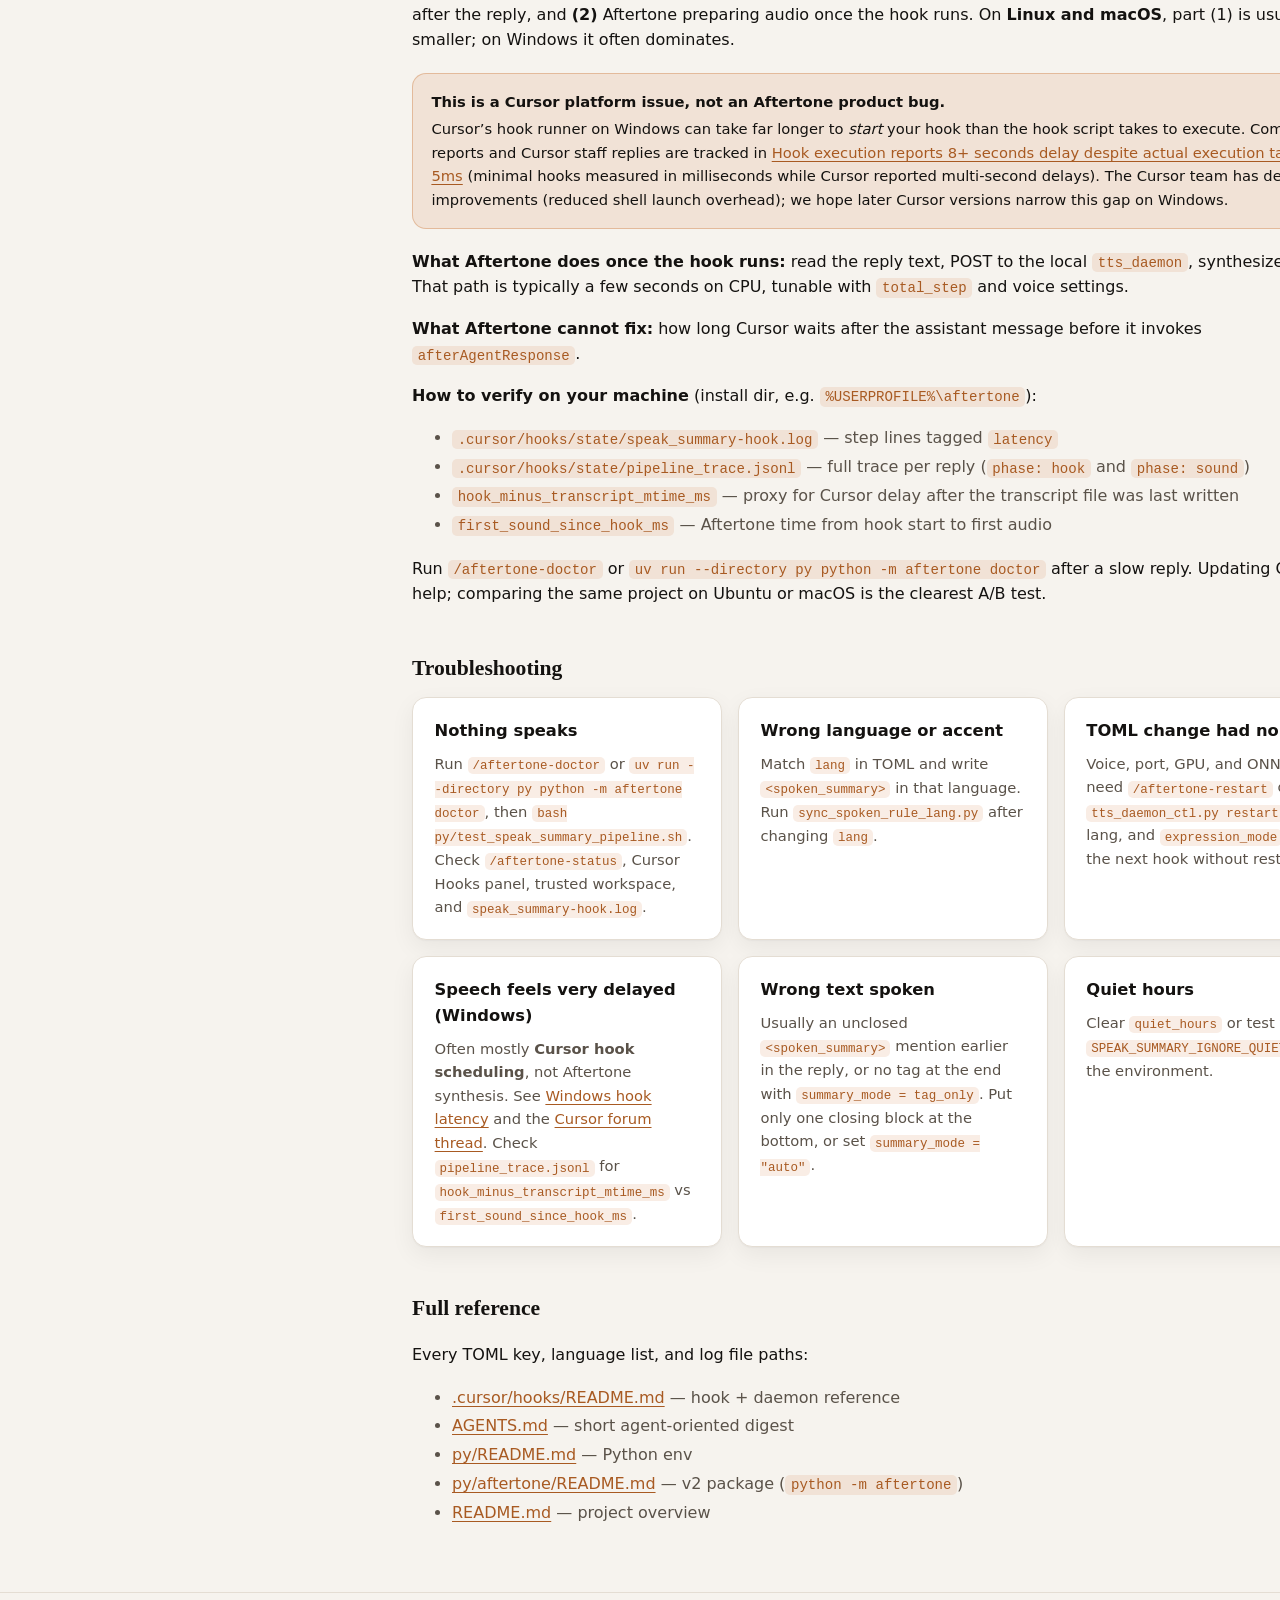
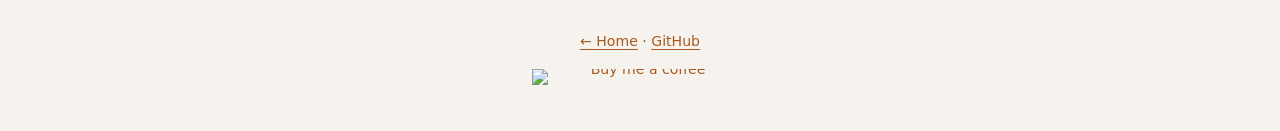
==== commit 526bfbe5: "fix(site): move demo video into homepage hero Place the player under the headline and lead; remove d" ====
--- a/docs/docs.html
+++ b/docs/docs.html
@@ -58,6 +58,9 @@
       <p class="docs-intro">
         Run <strong>one command</strong> for your OS (needs <strong>git</strong>; on Windows, <a href="https://git-scm.com/download/win">Git for Windows</a>). It installs <strong>uv</strong>, Python, ONNX models, Cursor hooks, the daemon, and enables spoken TTS under <code>~/aftertone</code> or <code>%USERPROFILE%\aftertone</code>. In Cursor you only turn on <strong>Hooks</strong> and <strong>trust</strong> the workspace.
       </p>
+      <p style="margin-bottom: 1.25rem;">
+        <a href="index.html#demo"><strong>Watch the demo</strong></a> on the homepage hero — short dev question and a longer clone-repo task with Claude Code (<code>/aftertone_on</code>).
+      </p>
       <ul class="value-props" style="margin-bottom: 2rem;" aria-label="Cost and requirements for Aftertone TTS">
         <li><strong>Nothing to pay</strong> for Aftertone speech — open source, no subscription</li>
         <li><strong>No API keys</strong> — localhost daemon only; no cloud TTS signup</li>
--- a/docs/styles.css
+++ b/docs/styles.css
@@ -339,6 +339,38 @@
   font-weight: 600;
 }
 
+.hero-demo {
+  width: min(100%, 52rem);
+  margin: 0 auto 1.75rem;
+}
+
+.hero-demo-video-wrap {
+  border-radius: var(--radius);
+  overflow: hidden;
+  box-shadow: var(--shadow-lg);
+  border: 1px solid var(--border-strong);
+  background: var(--code-bg);
+}
+
+.hero-demo-video-wrap video {
+  display: block;
+  width: 100%;
+  height: auto;
+  vertical-align: middle;
+}
+
+.hero-demo-caption {
+  margin: 0.85rem auto 0;
+  max-width: 40rem;
+  font-size: 0.9rem;
+  color: var(--muted-soft);
+  line-height: 1.5;
+}
+
+.hero-demo-caption strong {
+  color: var(--fg);
+}
+
 .cta-row {
   display: flex;
   gap: 0.75rem;
@@ -823,3 +855,4 @@
   color: var(--muted);
   max-width: 36rem;
 }
+
